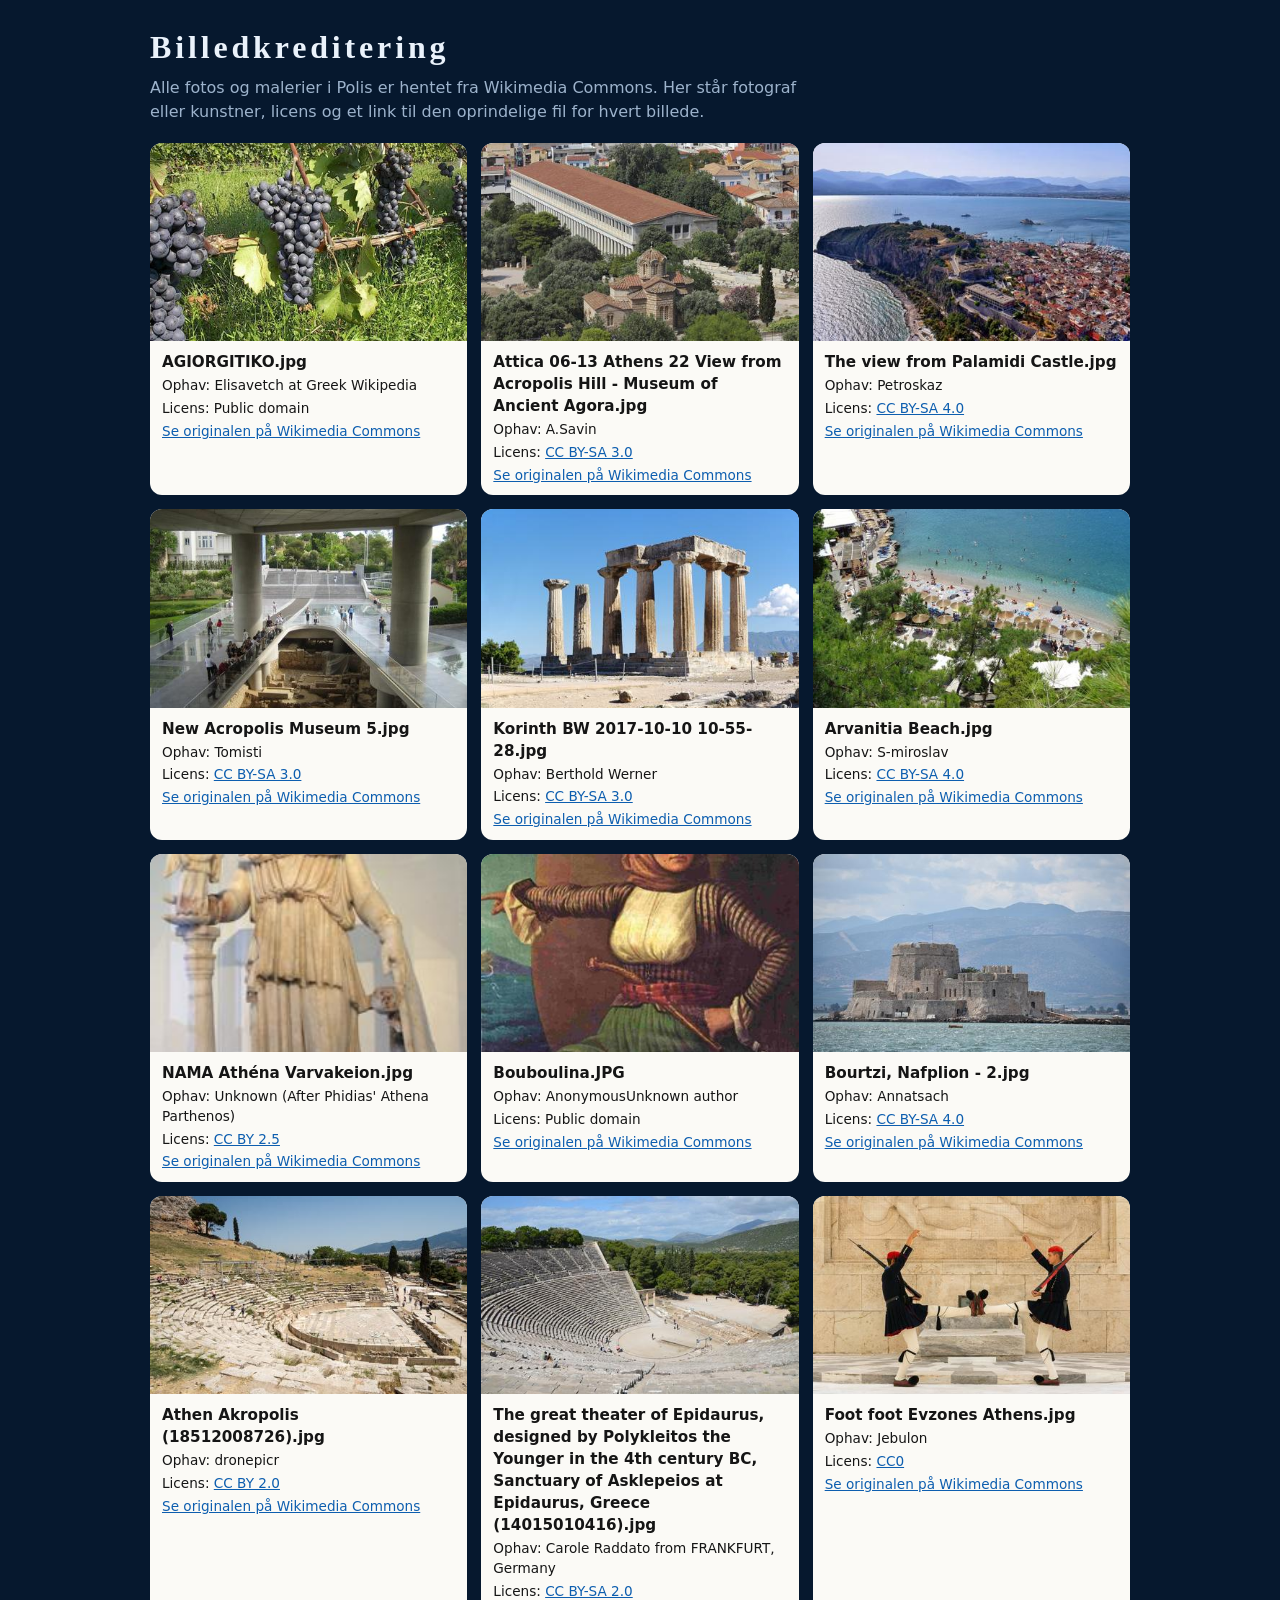
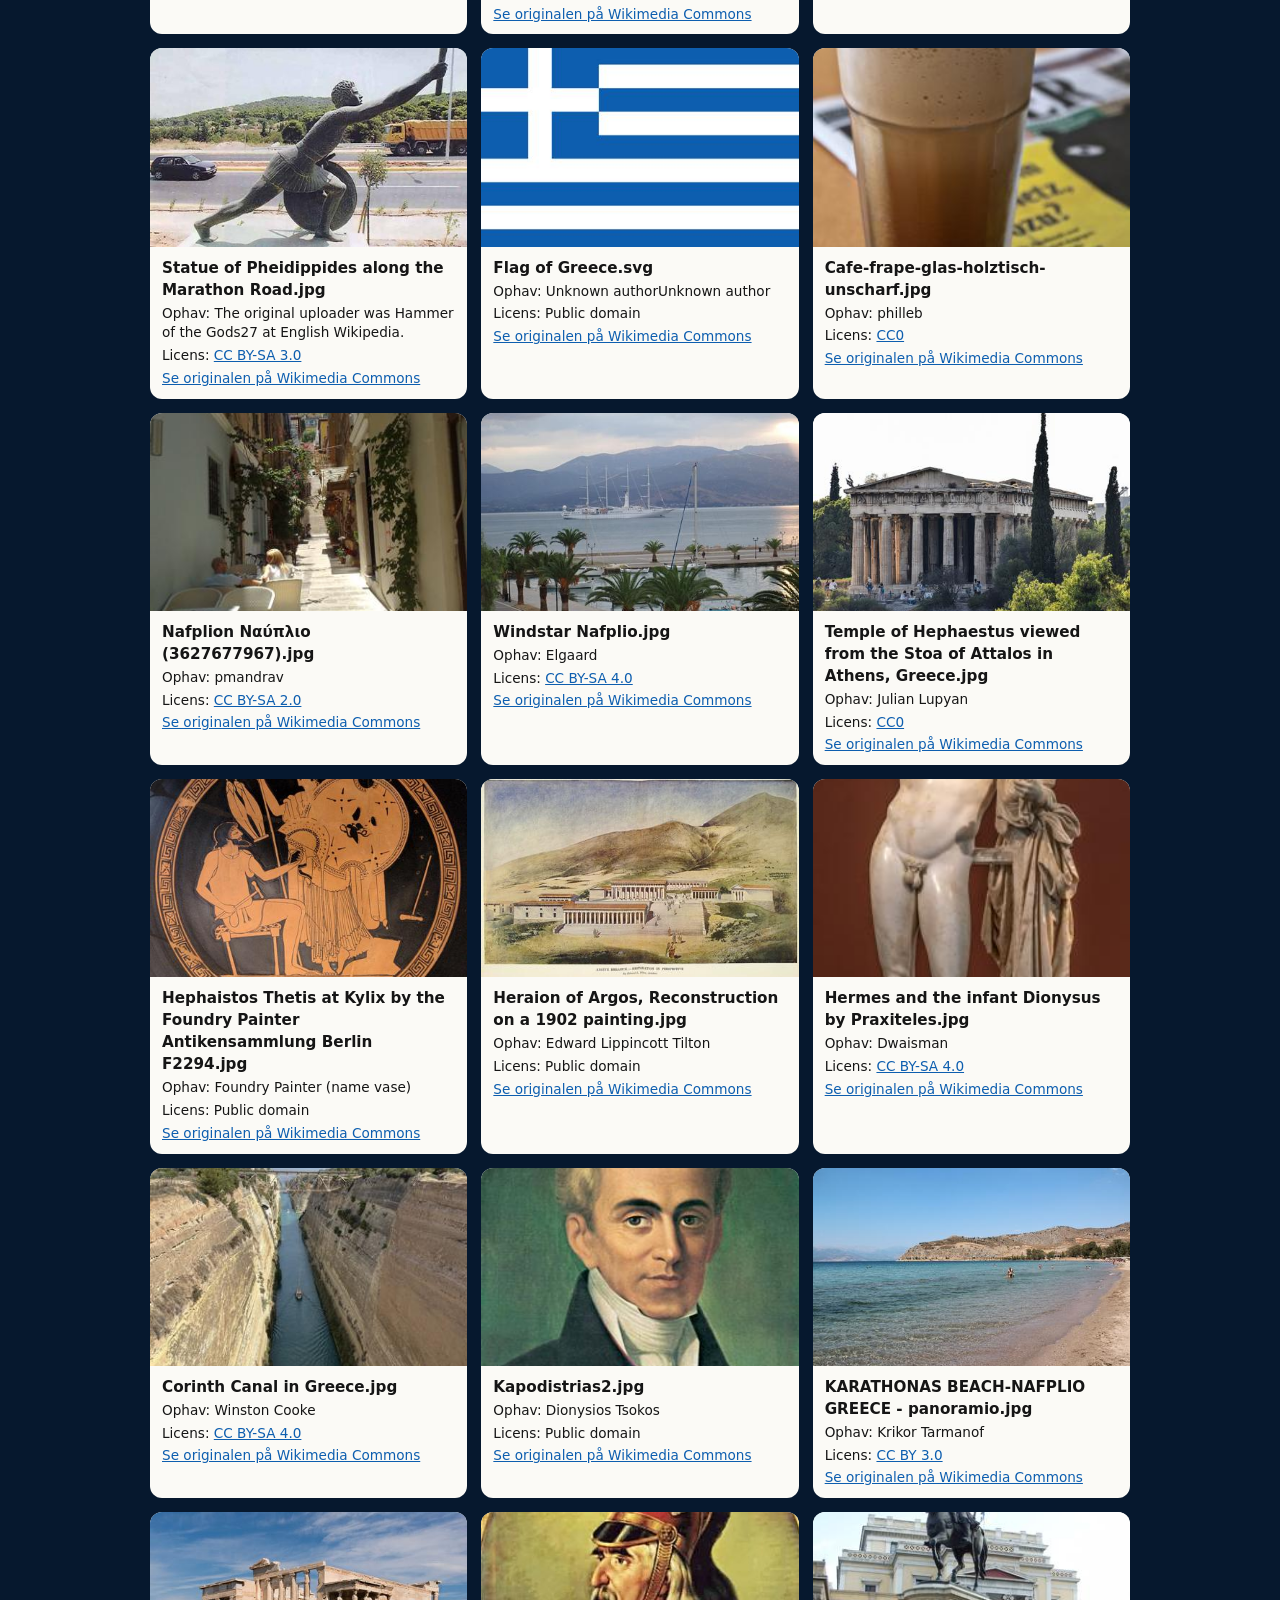
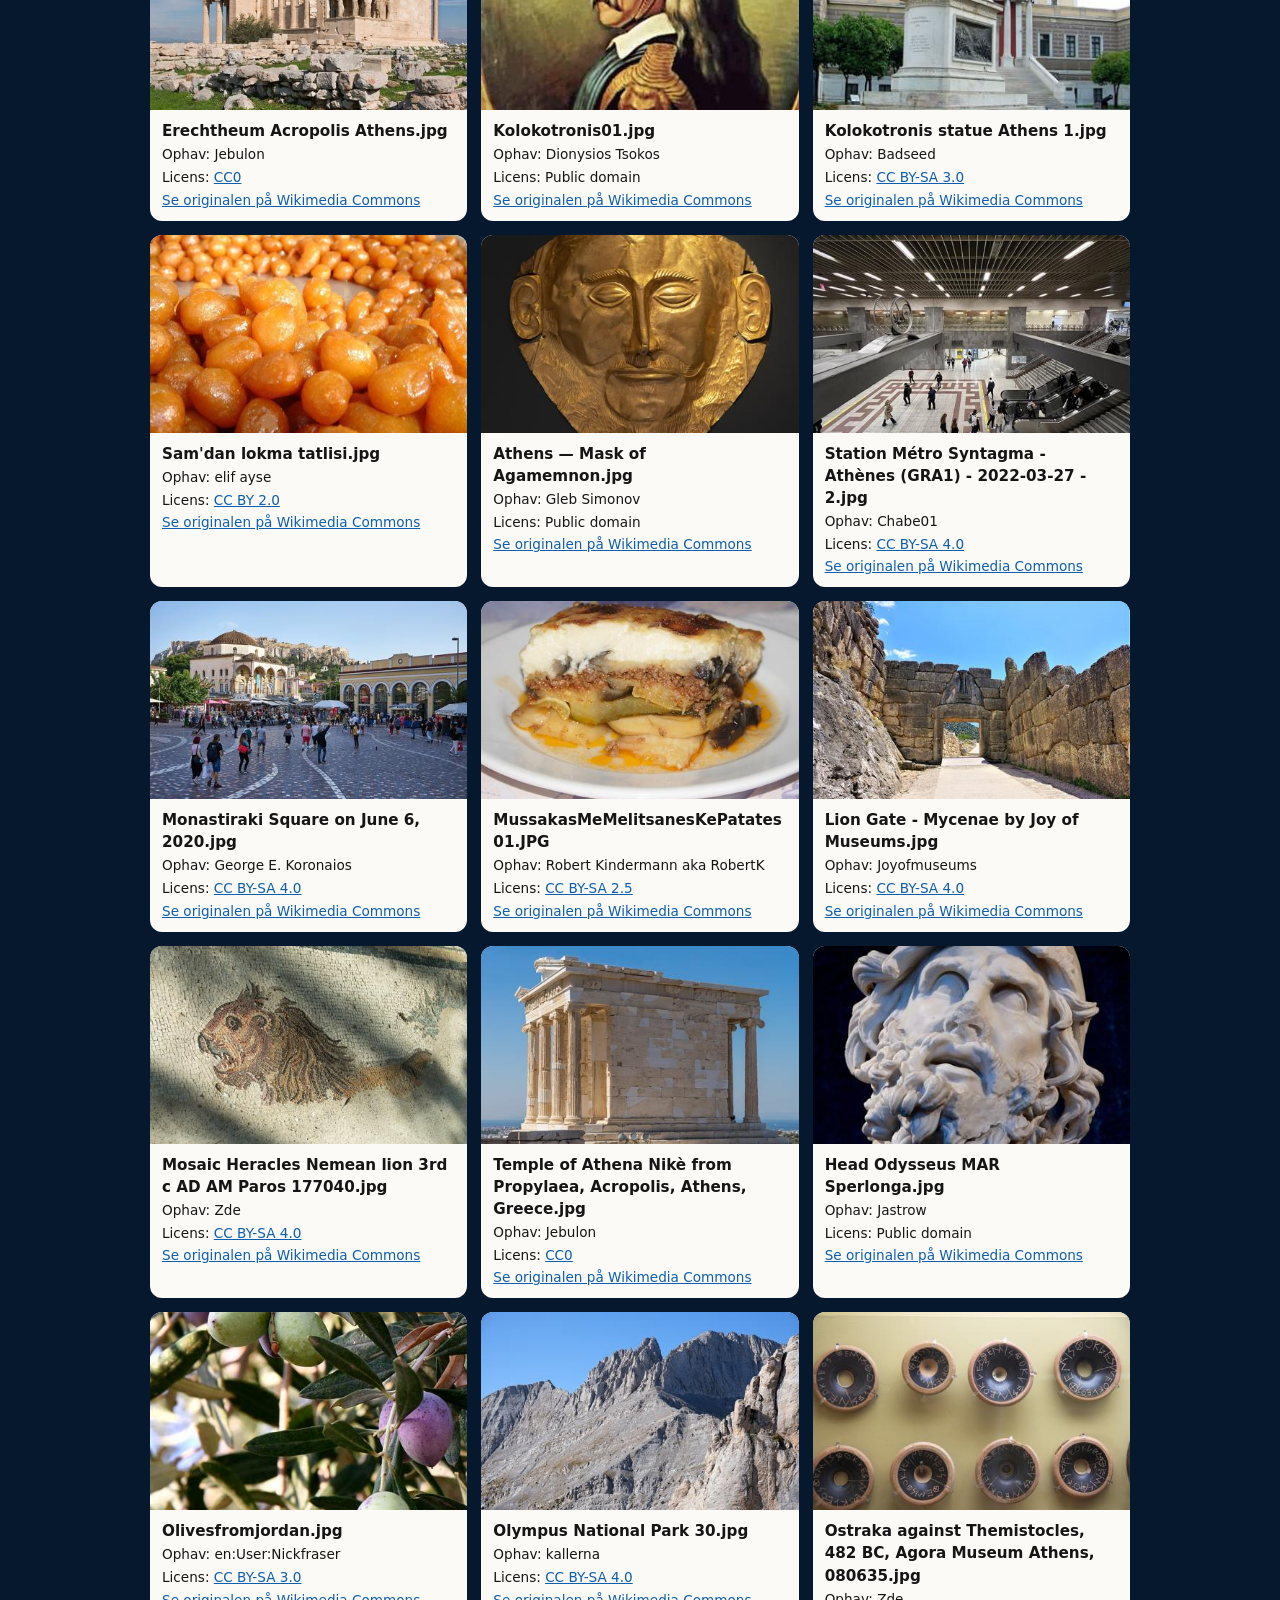
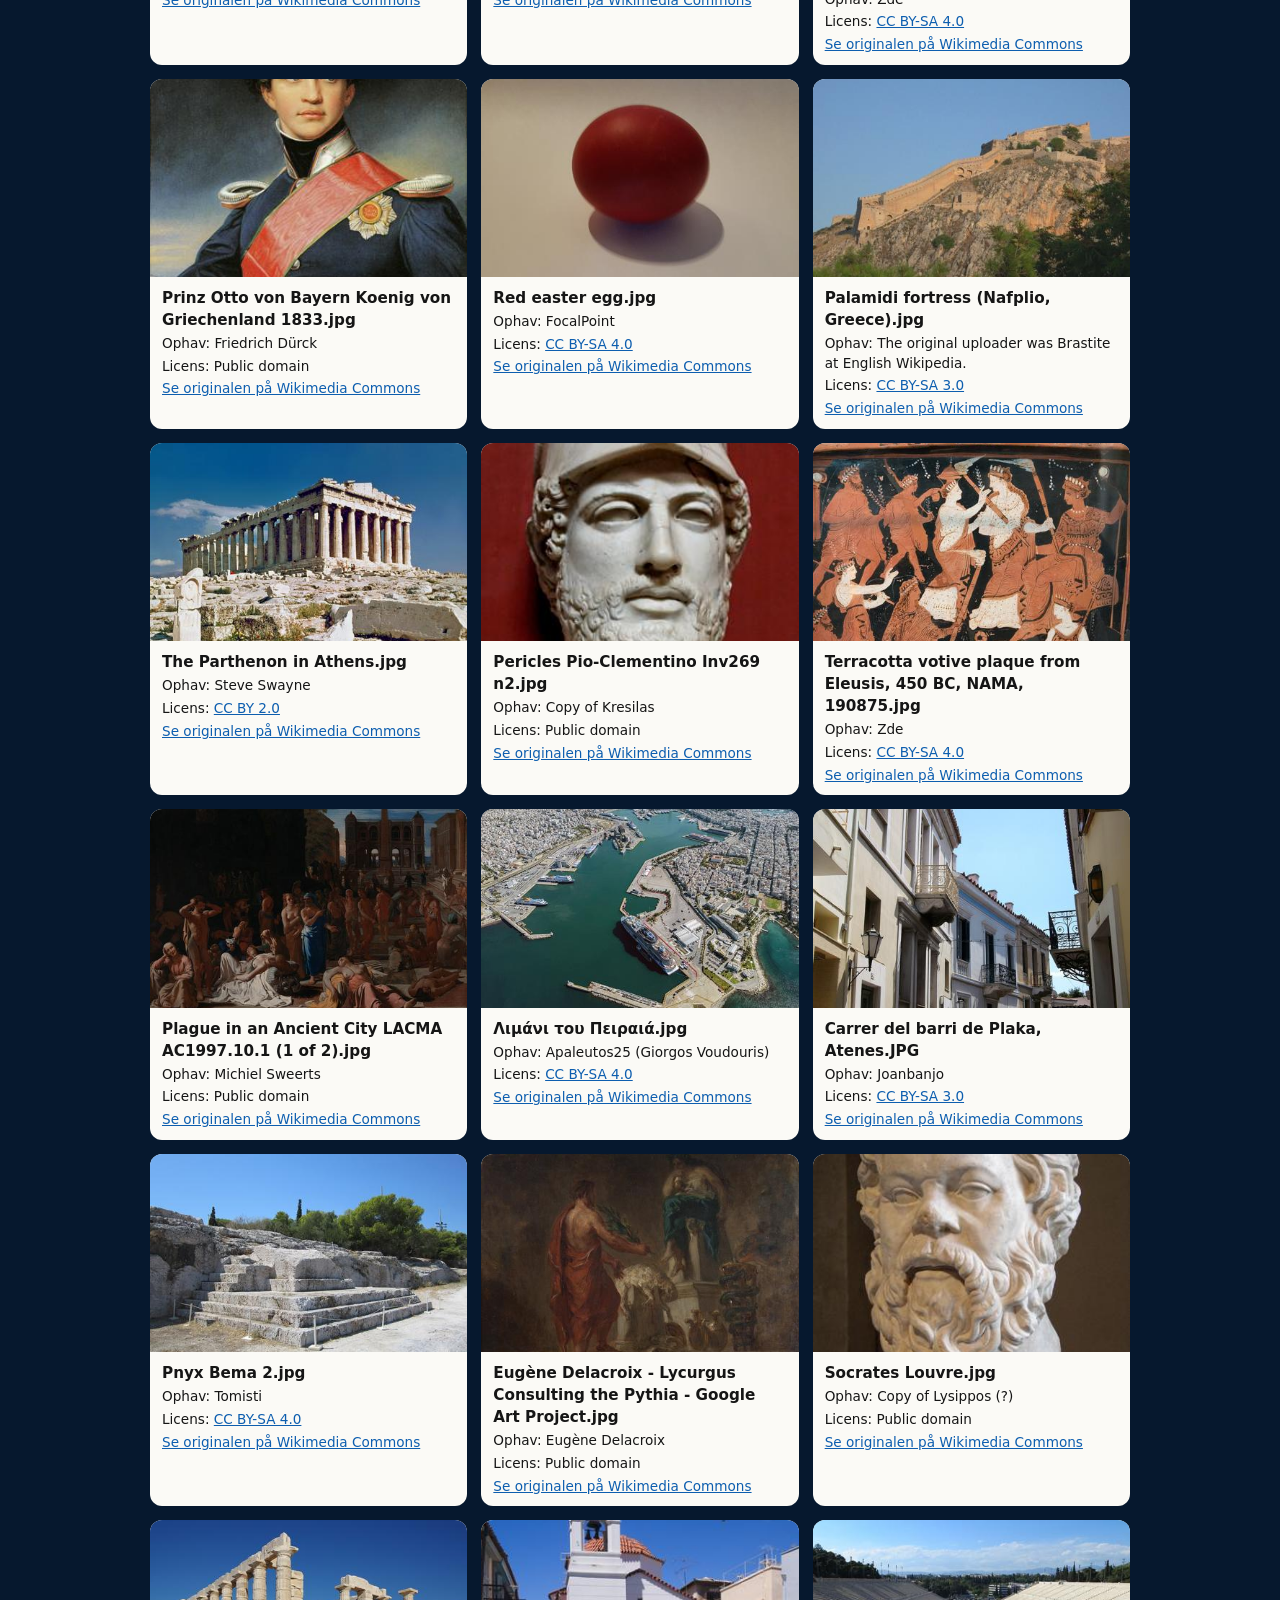
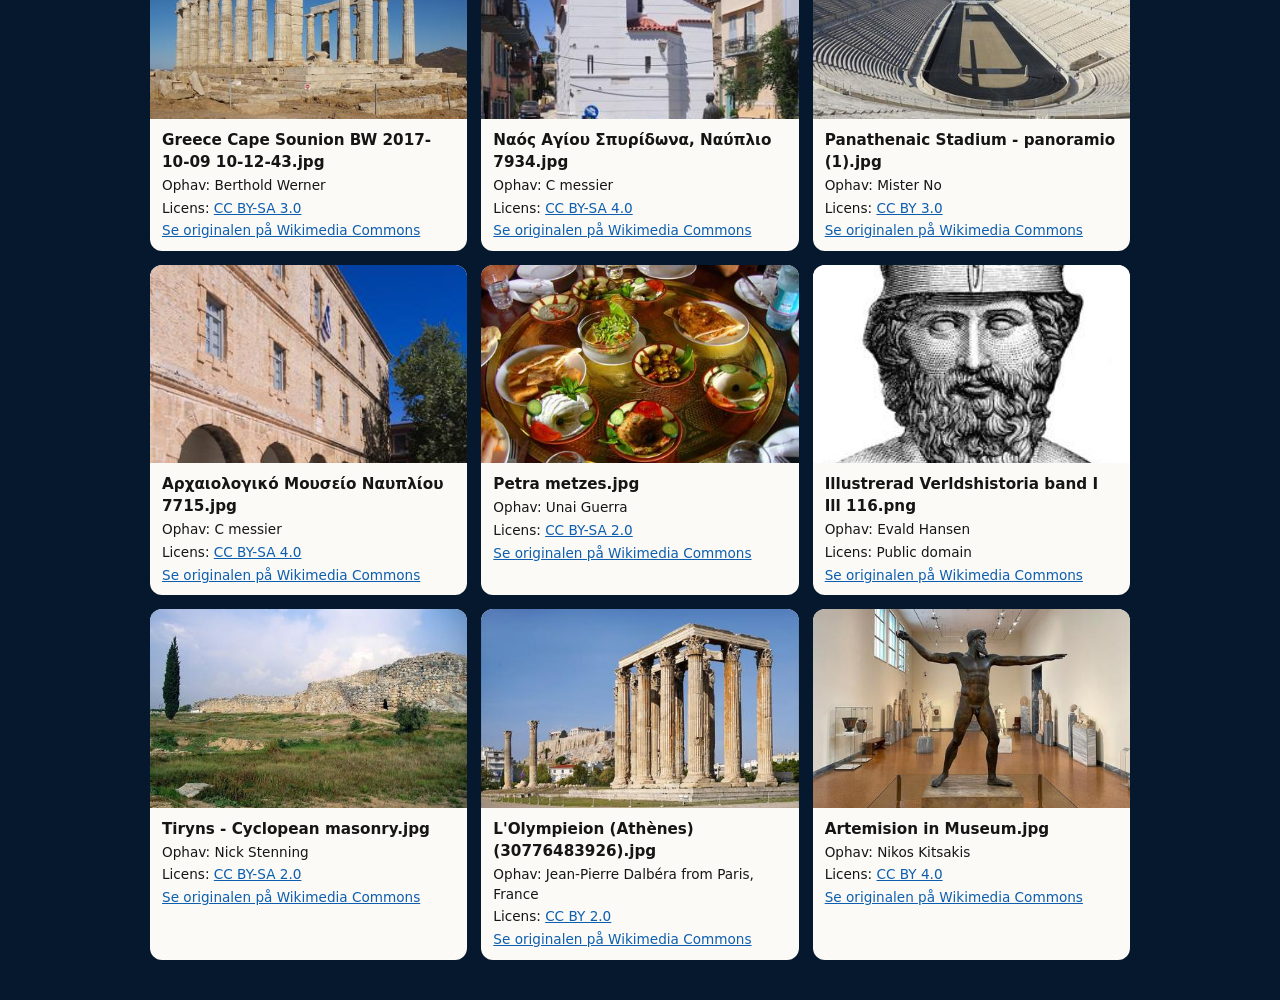
==== kreditering.html @ 89284ca9 "Polis 2.0: Nafplio og Athen med telefoner som controllere Brættet vises på computeren, og hver spill" ====
<!DOCTYPE html>
<html lang="da">
<head>
<meta charset="utf-8">
<meta name="viewport" content="width=device-width, initial-scale=1, viewport-fit=cover">
<title>Polis Billedkreditering</title>
<link rel="stylesheet" href="css/common.css">
<style>
  body{padding:24px 16px 40px}
  main{max-width:980px;margin:0 auto}
  h1{font-family:var(--f-logo);letter-spacing:.12em;margin:0 0 6px}
  p.lead{color:var(--mist);margin:0 0 20px;max-width:65ch}
  .grid{display:grid;grid-template-columns:repeat(auto-fill,minmax(260px,1fr));gap:14px}
  .item{background:var(--chalk);color:var(--ink);border-radius:12px;overflow:hidden;display:flex;flex-direction:column;min-width:0}
  .item img{width:100%;aspect-ratio:16/10;object-fit:cover;display:block;background:#cfd8e3}
  .item div{padding:10px 12px;font-size:.85rem;display:flex;flex-direction:column;gap:3px;min-width:0}
  .item b{font-size:.95rem;overflow-wrap:anywhere}
  .item a{color:var(--aegean);overflow-wrap:anywhere}
</style>
</head>
<body>
<main>
  <h1>Billedkreditering</h1>
  <p class="lead">Alle fotos og malerier i Polis er hentet fra Wikimedia Commons. Her står fotograf eller kunstner, licens og et link til den oprindelige fil for hvert billede.</p>
  <div class="grid" id="grid"><p>Indlæser …</p></div>
</main>
<script src="js/data.js"></script>
<script>
"use strict";
fetch("img/kreditering.json").then(r => r.json()).then(data => {
  const ids = Object.keys(data).sort();
  document.getElementById("grid").innerHTML = ids.map(id => {
    const c = data[id];
    return `<article class="item"><img src="${imgSrc(id, true)}" alt="" loading="lazy">
      <div><b>${esc(c.file)}</b><span>Ophav: ${esc(c.artist)}</span>
      <span>Licens: ${c.licenseUrl ? `<a href="${esc(c.licenseUrl)}" target="_blank" rel="noopener">${esc(c.license)}</a>` : esc(c.license)}</span>
      <a href="${esc(c.page)}" target="_blank" rel="noopener">Se originalen på Wikimedia Commons</a></div></article>`;
  }).join("");
}).catch(() => {
  document.getElementById("grid").innerHTML = "<p>Krediteringslisten kunne ikke indlæses.</p>";
});
</script>
</body>
</html>
---- css/common.css ----
/* =====================================================================
   POLIS · fælles design
   Ét bevidst look: hvidkalket marmor og ægæisk blåt, som det græske flag.
   ===================================================================== */
:root{
  --aegean:#0d5eaf;      /* flagblå: logo, primære knapper */
  --aegean-2:#0a4a8c;
  --night:#06182e;       /* baggrund bag brættet */
  --night-2:#0c2747;     /* paneler */
  --night-3:#173a63;     /* kanter */
  --chalk:#fbfaf6;       /* felter og kort */
  --chalk-2:#efece3;
  --ink:#151515;
  --ink-2:#4b4b4b;
  --sun:#f2c14e;         /* fremhævning, aktiv spiller */
  --good:#25a35a;
  --bad:#d7263d;
  --foam:#eaf2fb;        /* tekst på mørk bund */
  --mist:#9db3cc;        /* dæmpet tekst på mørk bund */
  --f-logo:"Cinzel","Trajan Pro","Palatino Linotype",Georgia,serif;
  --f-board:"Oswald","Arial Narrow","Roboto Condensed","Helvetica Neue",Arial,sans-serif;
  --f-body:"Nunito Sans","Segoe UI",system-ui,-apple-system,Roboto,sans-serif;
  --radius:10px;
  color-scheme:dark;
}
*{box-sizing:border-box}
[hidden]{display:none!important}
html,body{margin:0}
body{background:var(--night);color:var(--foam);font-family:var(--font-body,var(--f-body));font-size:16px;line-height:1.45}
button{font:inherit;cursor:pointer}
button:focus-visible,input:focus-visible,a:focus-visible{outline:3px solid var(--sun);outline-offset:2px}
.num{font-variant-numeric:tabular-nums}
img{max-width:100%}

/* ---------- Knapper ---------- */
.btn{
  display:inline-flex;align-items:center;justify-content:center;gap:.5em;
  border:0;border-radius:999px;padding:.8em 1.4em;font-weight:800;font-size:1rem;letter-spacing:.01em;
  background:var(--chalk);color:var(--ink);box-shadow:0 4px 0 rgba(0,0,0,.35);transition:transform .06s,filter .15s
}
.btn:hover:not(:disabled){filter:brightness(1.06)}
.btn:active:not(:disabled){transform:translateY(3px);box-shadow:0 1px 0 rgba(0,0,0,.35)}
.btn:disabled{opacity:.4;cursor:not-allowed}
.btn.primary{background:var(--aegean);color:#fff}
.btn.sun{background:var(--sun);color:var(--ink)}
.btn.good{background:var(--good);color:#fff}
.btn.bad{background:var(--bad);color:#fff}
.btn.ghost{background:transparent;color:var(--foam);box-shadow:inset 0 0 0 2px var(--night-3)}
.btn.small{padding:.45em .9em;font-size:.85rem;box-shadow:0 2px 0 rgba(0,0,0,.35)}
.btn.block{width:100%}

/* ---------- Brikker som oldtidsmønter ---------- */
.coin{
  --c:#888;width:2em;height:2em;border-radius:50%;flex:0 0 auto;display:inline-flex;align-items:center;justify-content:center;
  background:radial-gradient(circle at 35% 30%,rgba(255,255,255,.55),rgba(255,255,255,0) 45%),var(--c);
  border:.12em solid rgba(0,0,0,.55);box-shadow:inset 0 0 0 .14em rgba(255,255,255,.35),0 .12em .25em rgba(0,0,0,.4);
  color:#fff;font-family:var(--f-logo);font-weight:900;line-height:1;text-shadow:0 1px 1px rgba(0,0,0,.55)
}
.coin span{font-size:1.05em;transform:translateY(.03em)}

/* ---------- 3D-terninger ---------- */
.dice-pair{display:flex;gap:calc(var(--ds,64px)*.45);align-items:center;justify-content:center;--ds:64px}
.die-wrap{width:var(--ds);height:var(--ds);perspective:calc(var(--ds)*7);position:relative}
.die-cube{position:relative;width:100%;height:100%;transform-style:preserve-3d;transition:transform 1.15s cubic-bezier(.17,.89,.32,1.08)}
.die-cube.no-anim{transition:none}
.face{
  position:absolute;inset:0;border-radius:18%;display:grid;grid-template-columns:repeat(3,1fr);grid-template-rows:repeat(3,1fr);
  padding:15%;background:radial-gradient(circle at 30% 25%,#ffffff 0%,#f1efe8 60%,#dedad0 100%);
  box-shadow:inset 0 0 calc(var(--ds)*.06) rgba(0,0,0,.25);backface-visibility:hidden
}
.face i{display:block}
.face i.pip{width:72%;height:72%;margin:auto;border-radius:50%;background:radial-gradient(circle at 40% 35%,#2f78c8,#0a3f7a);box-shadow:inset 0 .06em .12em rgba(0,0,0,.45)}
.face.f1 i.pip{background:radial-gradient(circle at 40% 35%,#ff6a6a,#b3121f);width:85%;height:85%}
.f1{transform:translateZ(calc(var(--ds)/2))}
.f6{transform:rotateY(180deg) translateZ(calc(var(--ds)/2))}
.f3{transform:rotateY(90deg) translateZ(calc(var(--ds)/2))}
.f4{transform:rotateY(-90deg) translateZ(calc(var(--ds)/2))}
.f5{transform:rotateX(90deg) translateZ(calc(var(--ds)/2))}
.f2{transform:rotateX(-90deg) translateZ(calc(var(--ds)/2))}
.die-shadow{position:absolute;left:10%;right:10%;bottom:-18%;height:16%;border-radius:50%;background:rgba(0,0,0,.35);filter:blur(4px);z-index:-1}
.die-wrap.wiggle .die-cube{animation:wiggle .35s ease-in-out infinite}
@keyframes wiggle{0%,100%{transform:rotateX(-12deg) rotateY(18deg)}50%{transform:rotateX(14deg) rotateY(-16deg) translateY(-6%)}}
.die-wrap.thrown{animation:thrown 1.15s cubic-bezier(.3,.7,.4,1) both}
.die-wrap.thrown .die-shadow{animation:shadow 1.15s cubic-bezier(.3,.7,.4,1) both}
@keyframes thrown{0%{transform:translateY(0) scale(1)}22%{transform:translateY(-70%) scale(1.12)}48%{transform:translateY(0) scale(1)}64%{transform:translateY(-18%)}80%{transform:translateY(0)}90%{transform:translateY(-4%)}100%{transform:translateY(0)}}
@keyframes shadow{0%{transform:scale(1);opacity:1}22%{transform:scale(.55);opacity:.4}48%{transform:scale(1);opacity:1}64%{transform:scale(.85)}100%{transform:scale(1);opacity:1}}

/* ---------- Kort (ejendom, orakel, gunst) ---------- */
.card{background:var(--chalk);color:var(--ink);border-radius:var(--radius);overflow:hidden;box-shadow:0 18px 40px rgba(0,0,0,.35);display:flex;flex-direction:column}
.card-band{padding:.55em .9em .5em;display:flex;flex-direction:column;align-items:center;text-align:center;border-bottom:2px solid var(--ink)}
.card-band small{font-family:var(--f-board);font-size:.72em;letter-spacing:.16em;text-transform:uppercase;opacity:.85}
.card-band b{font-family:var(--f-board);font-weight:700;font-size:1.35em;letter-spacing:.04em;text-transform:uppercase;line-height:1.1}
.card-img{position:relative;aspect-ratio:16/9;background:#cfd8e3 center/cover no-repeat;flex:0 0 auto}
.card-img img{width:100%;height:100%;object-fit:cover;display:block}
.card-body{padding:.8em 1em 1em;display:flex;flex-direction:column;gap:.6em;min-height:0}
.card-text{font-size:1em;line-height:1.5}
.card-tip{font-size:.9em;background:#e6f0fa;border-radius:6px;padding:.45em .7em;color:#0a3f7a}
.card-tip b{font-weight:800}
.card-effect{font-weight:800;font-size:1.05em;padding:.5em .8em;border-radius:8px;text-align:center;background:var(--chalk-2)}
.card-effect.plus{background:#dff3e6;color:#11632f}
.card-effect.minus{background:#fbe1e4;color:#8d0f1f}
.rent-mini{display:grid;grid-template-columns:repeat(3,1fr);gap:.3em;font-size:.82em}
.rent-mini div{background:var(--chalk-2);border-radius:6px;padding:.3em .4em;text-align:center;line-height:1.2}
.rent-mini div b{display:block;font-size:1.1em;font-variant-numeric:tabular-nums}
.rent-mini div.hl{background:var(--sun)}
.owner-tag{display:flex;align-items:center;gap:.5em;font-size:.9em;font-weight:700}

/* ---------- Visdomsprøve (Kahoot-agtige farver og former) ---------- */
.quiz-grid{display:grid;grid-template-columns:1fr 1fr;gap:.5em}
.qopt{
  border:0;border-radius:10px;color:#fff;font-weight:800;text-align:left;padding:.8em .9em;display:flex;align-items:center;gap:.6em;min-height:3.4em;
  box-shadow:0 4px 0 rgba(0,0,0,.3);line-height:1.2
}
.qopt .shape{font-size:1.3em;flex:0 0 auto;width:1.2em;text-align:center}
.q0{background:#e21b3c}.q1{background:#1368ce}.q2{background:#d89e00}.q3{background:#26890c}
.qopt.dim{opacity:.28}
.qopt.right{outline:4px solid #fff;outline-offset:-4px}
.timer-bar{height:.5em;border-radius:99px;background:rgba(0,0,0,.15);overflow:hidden}
.timer-bar i{display:block;height:100%;background:var(--aegean);transform-origin:left;transition:transform .25s linear}

/* ---------- Toast ---------- */
.toasts{position:fixed;left:50%;top:max(12px,env(safe-area-inset-top,0px));transform:translateX(-50%);display:flex;flex-direction:column;gap:8px;z-index:90;width:min(92vw,460px);pointer-events:none}
.toast{background:var(--chalk);color:var(--ink);border-radius:12px;padding:.7em 1em;font-weight:700;box-shadow:0 10px 30px rgba(0,0,0,.4);border-left:6px solid var(--aegean);animation:toastIn .25s ease-out}
.toast.plus{border-left-color:var(--good)}
.toast.minus{border-left-color:var(--bad)}
@keyframes toastIn{from{transform:translateY(-12px);opacity:0}to{transform:none;opacity:1}}

@media (prefers-reduced-motion:reduce){
  .die-cube{transition:none}
  .die-wrap.wiggle .die-cube,.die-wrap.thrown,.die-wrap.thrown .die-shadow,.toast{animation:none}
}
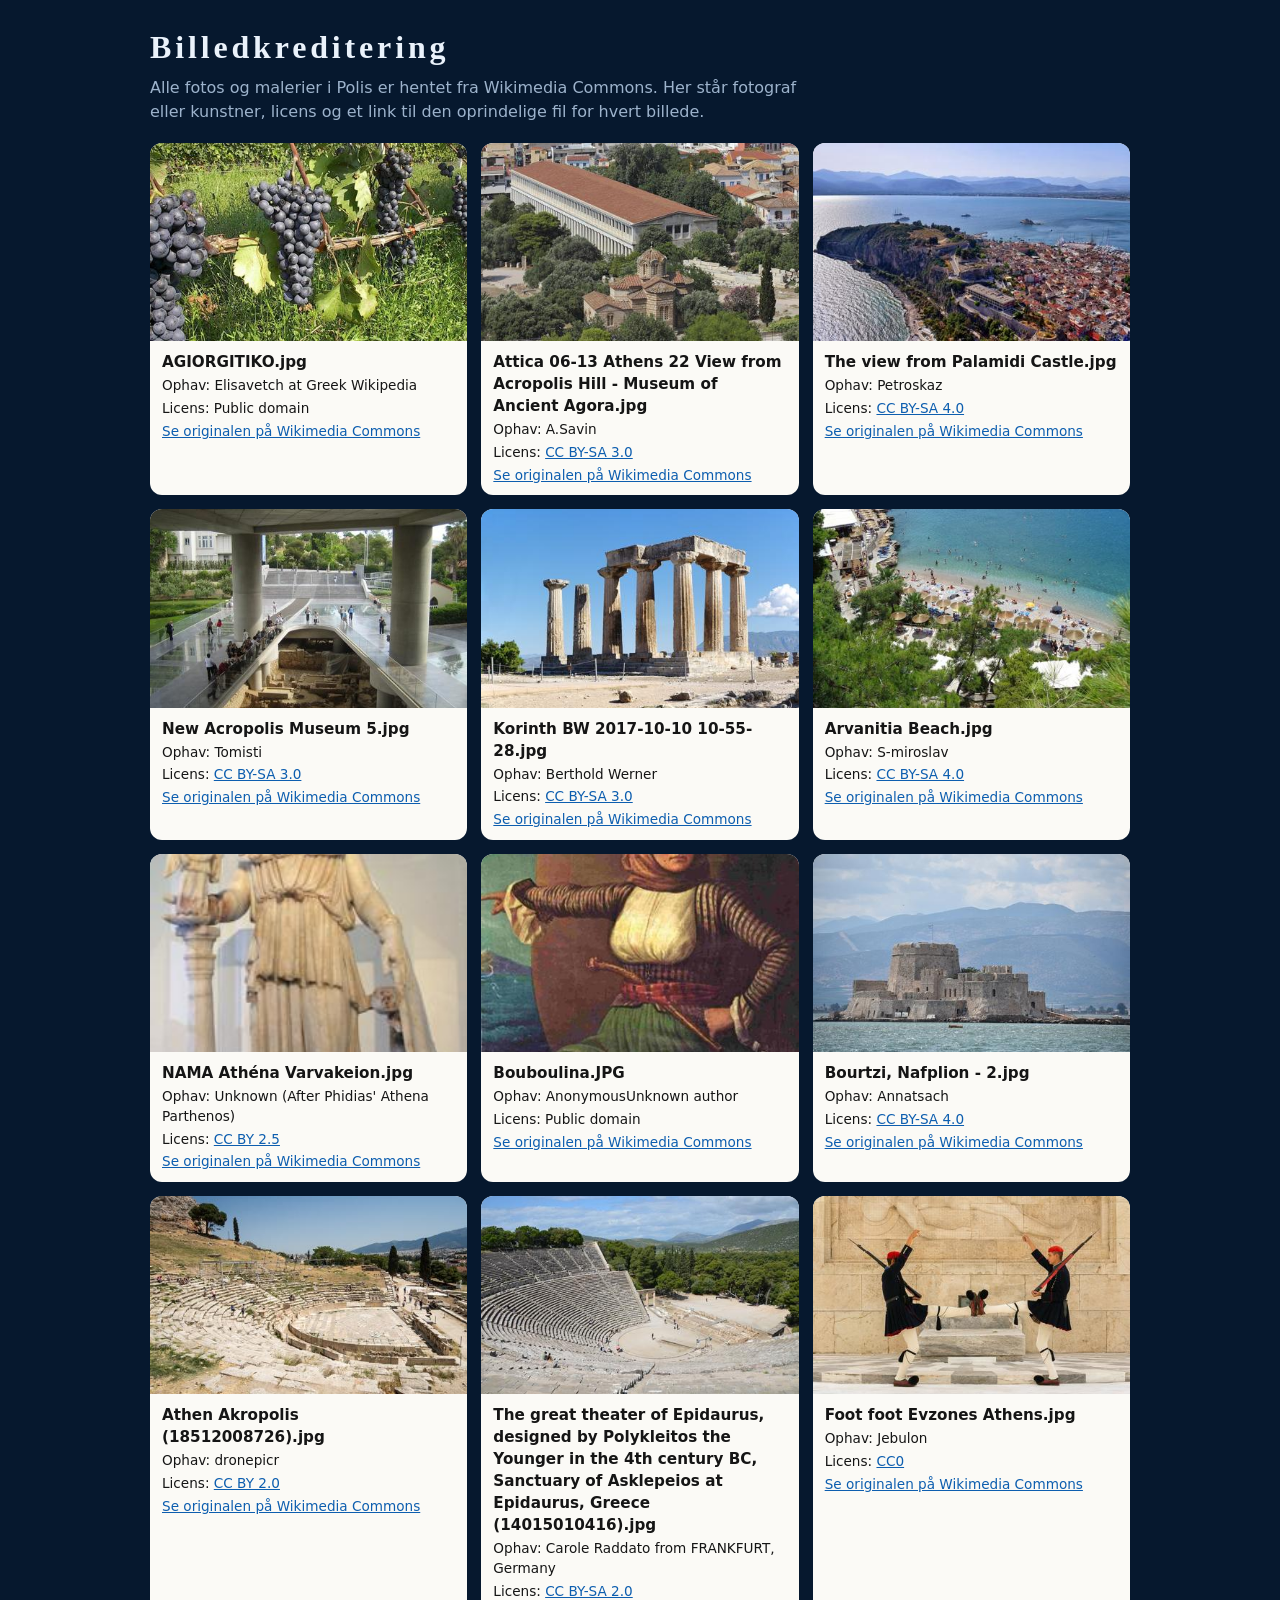
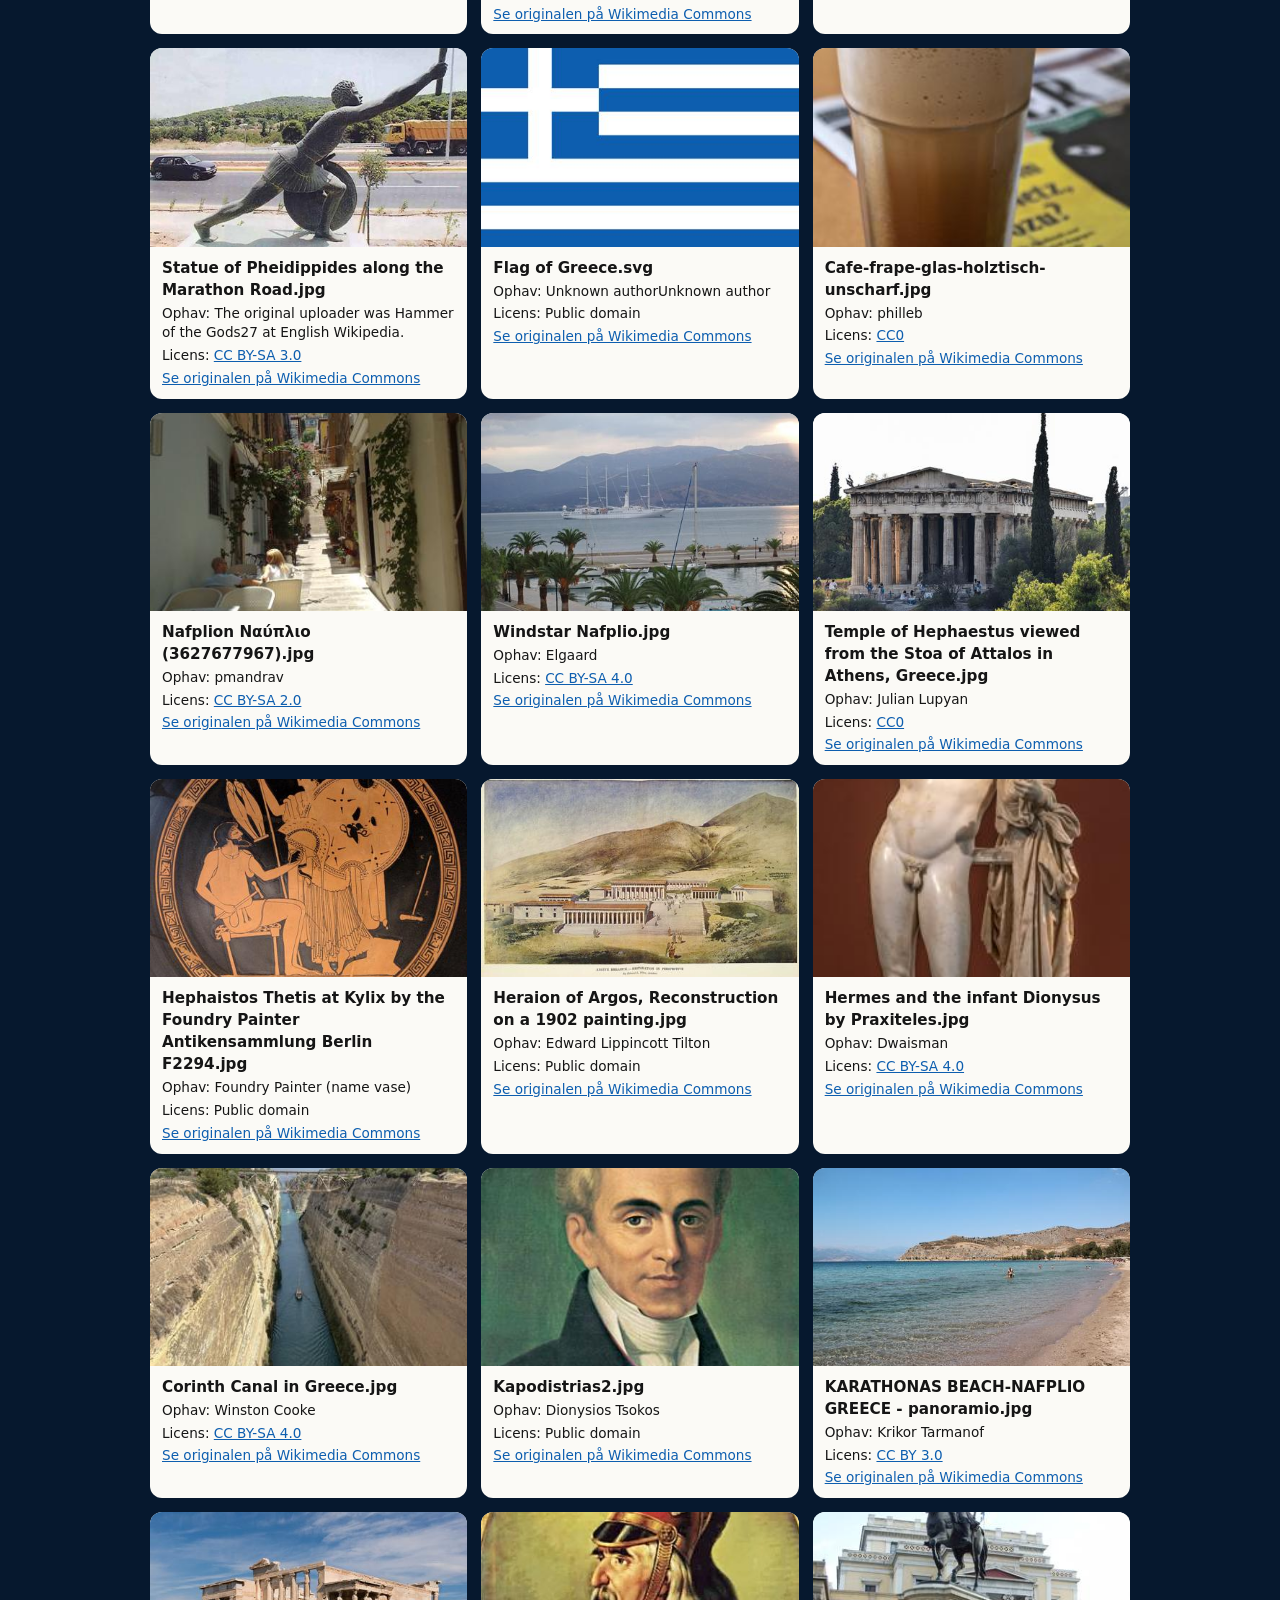
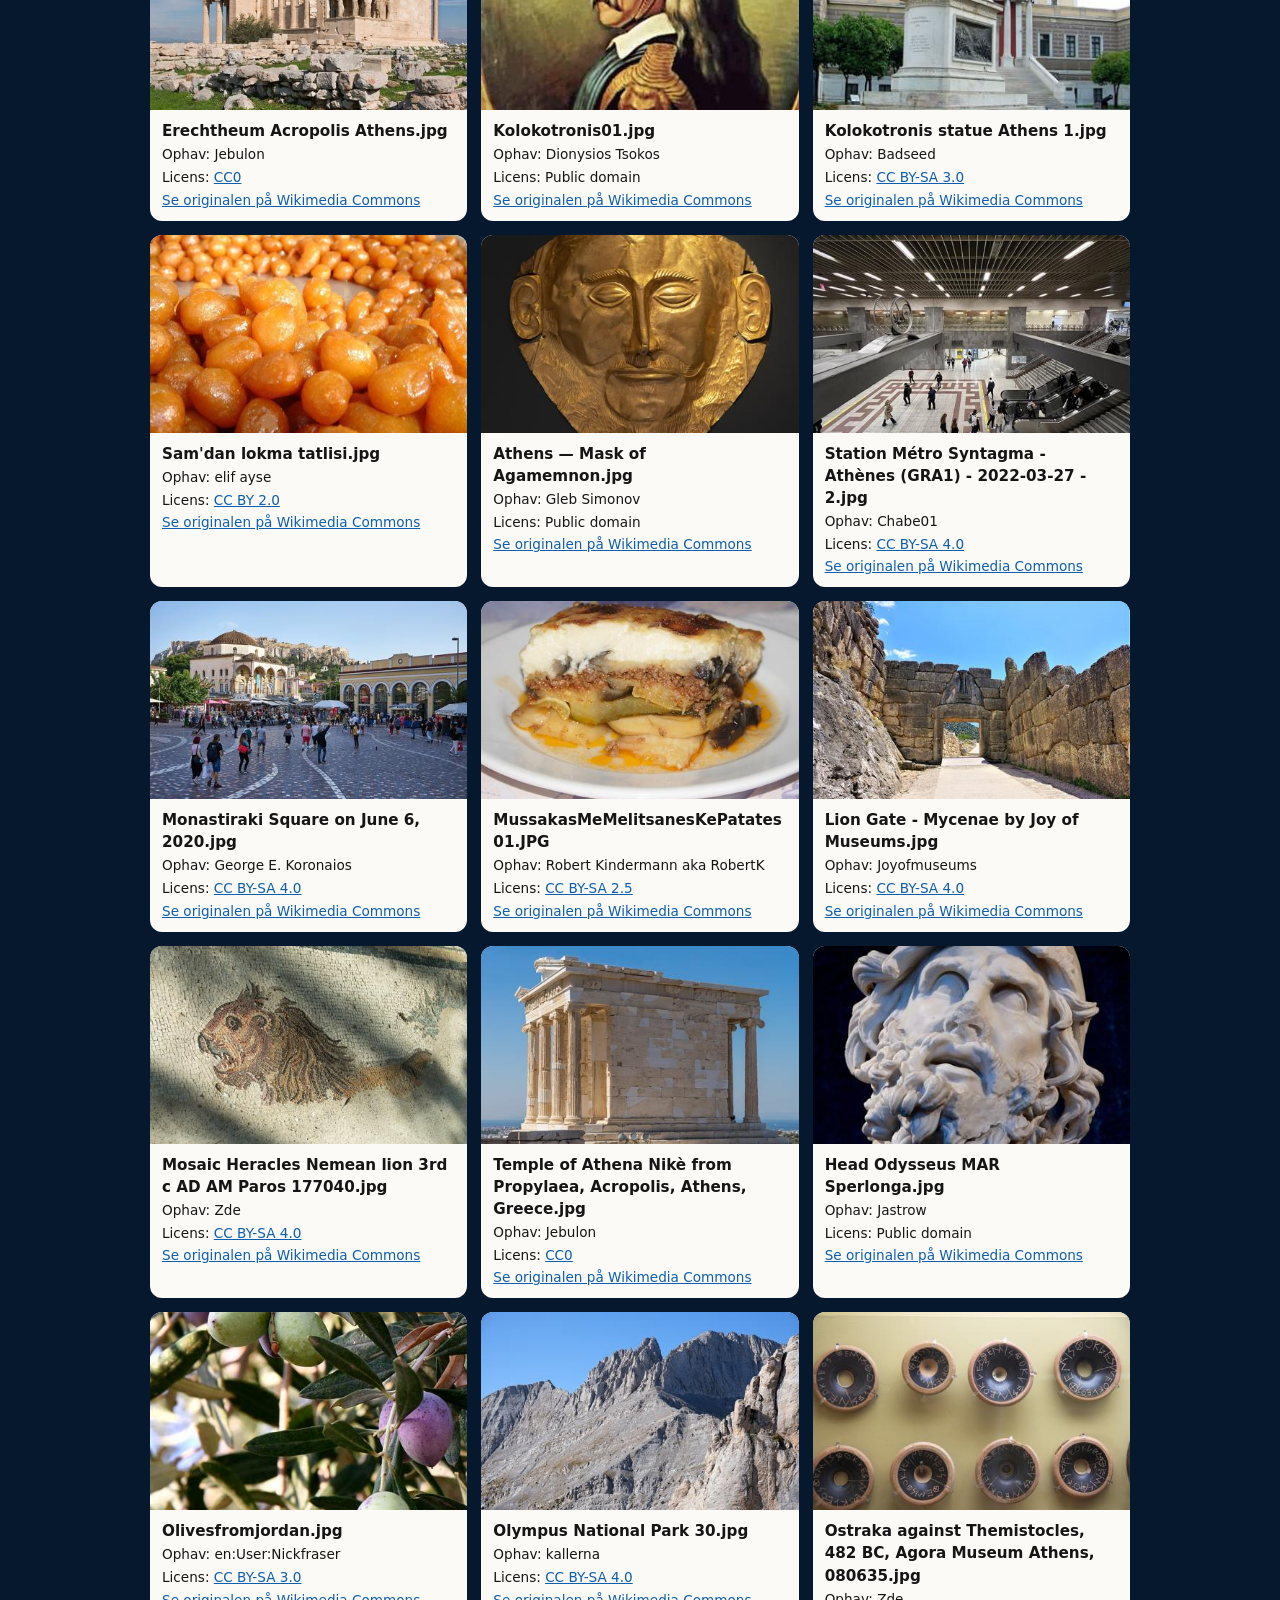
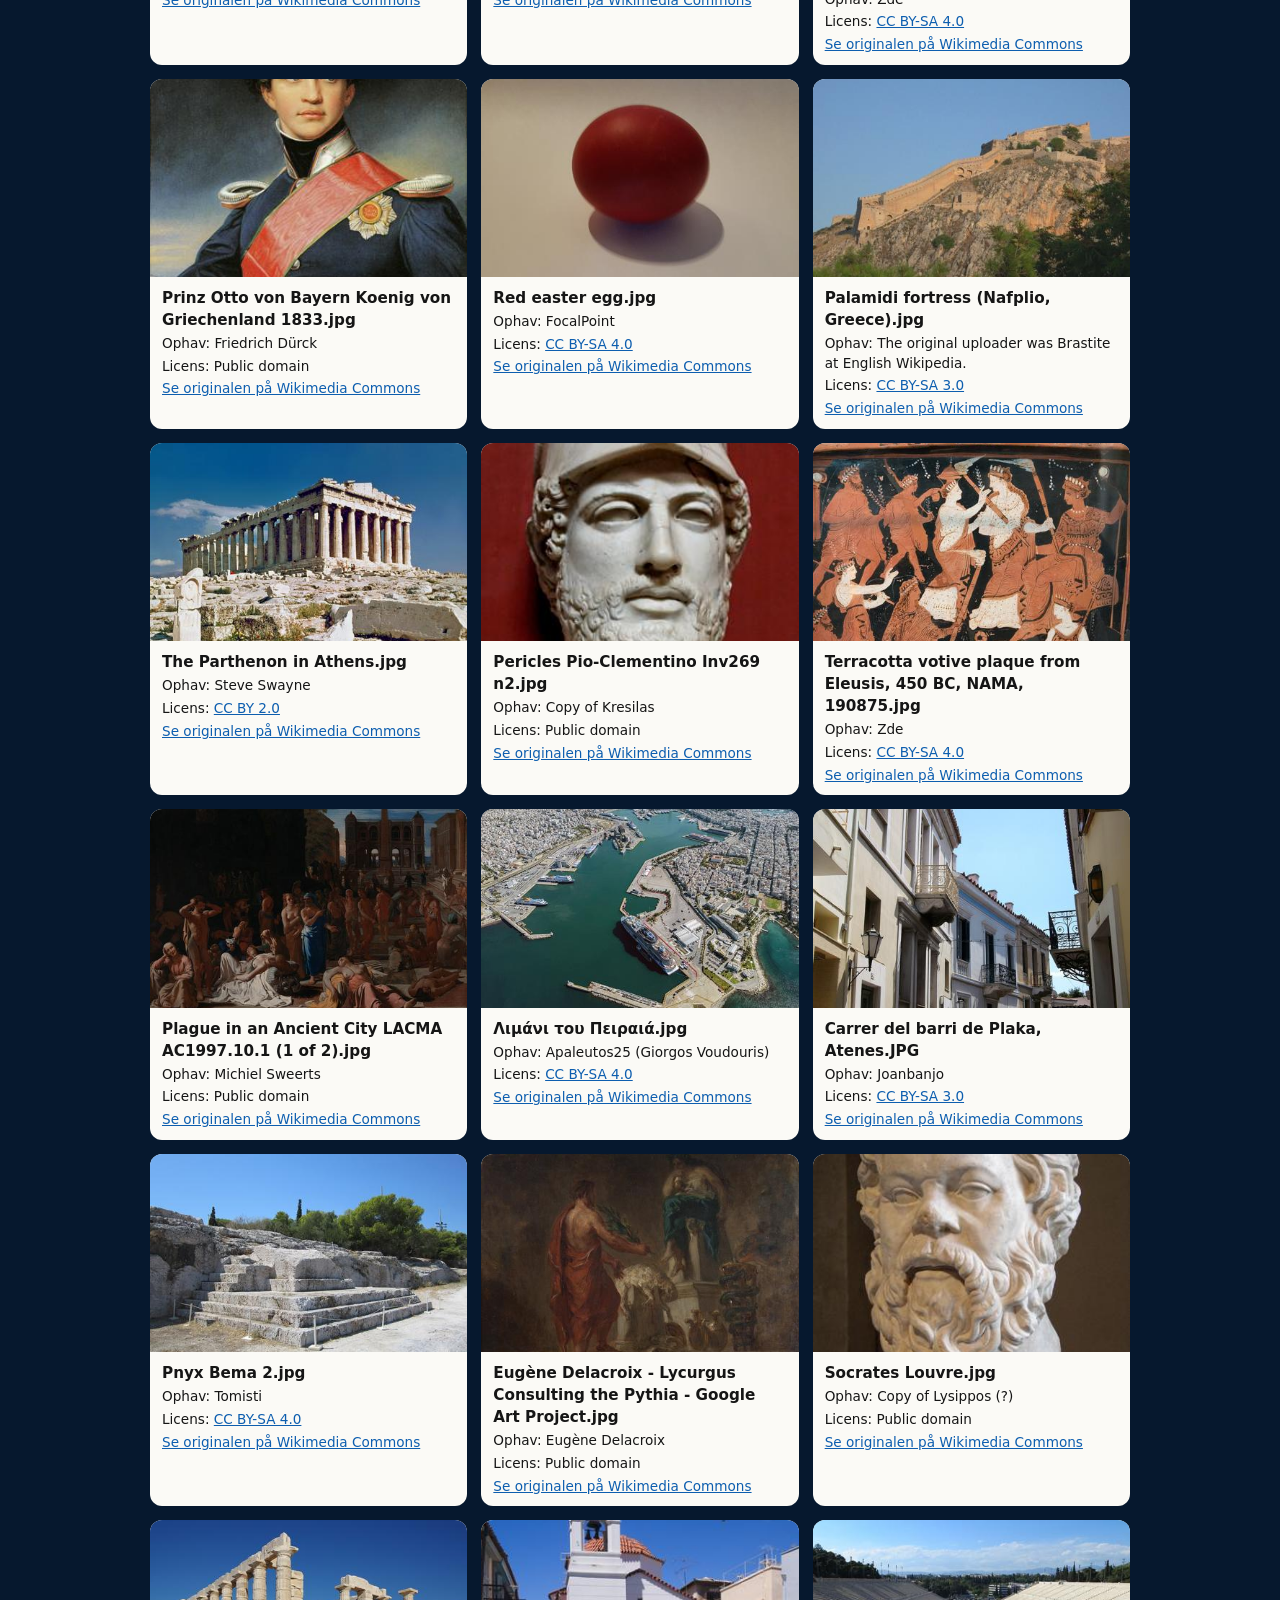
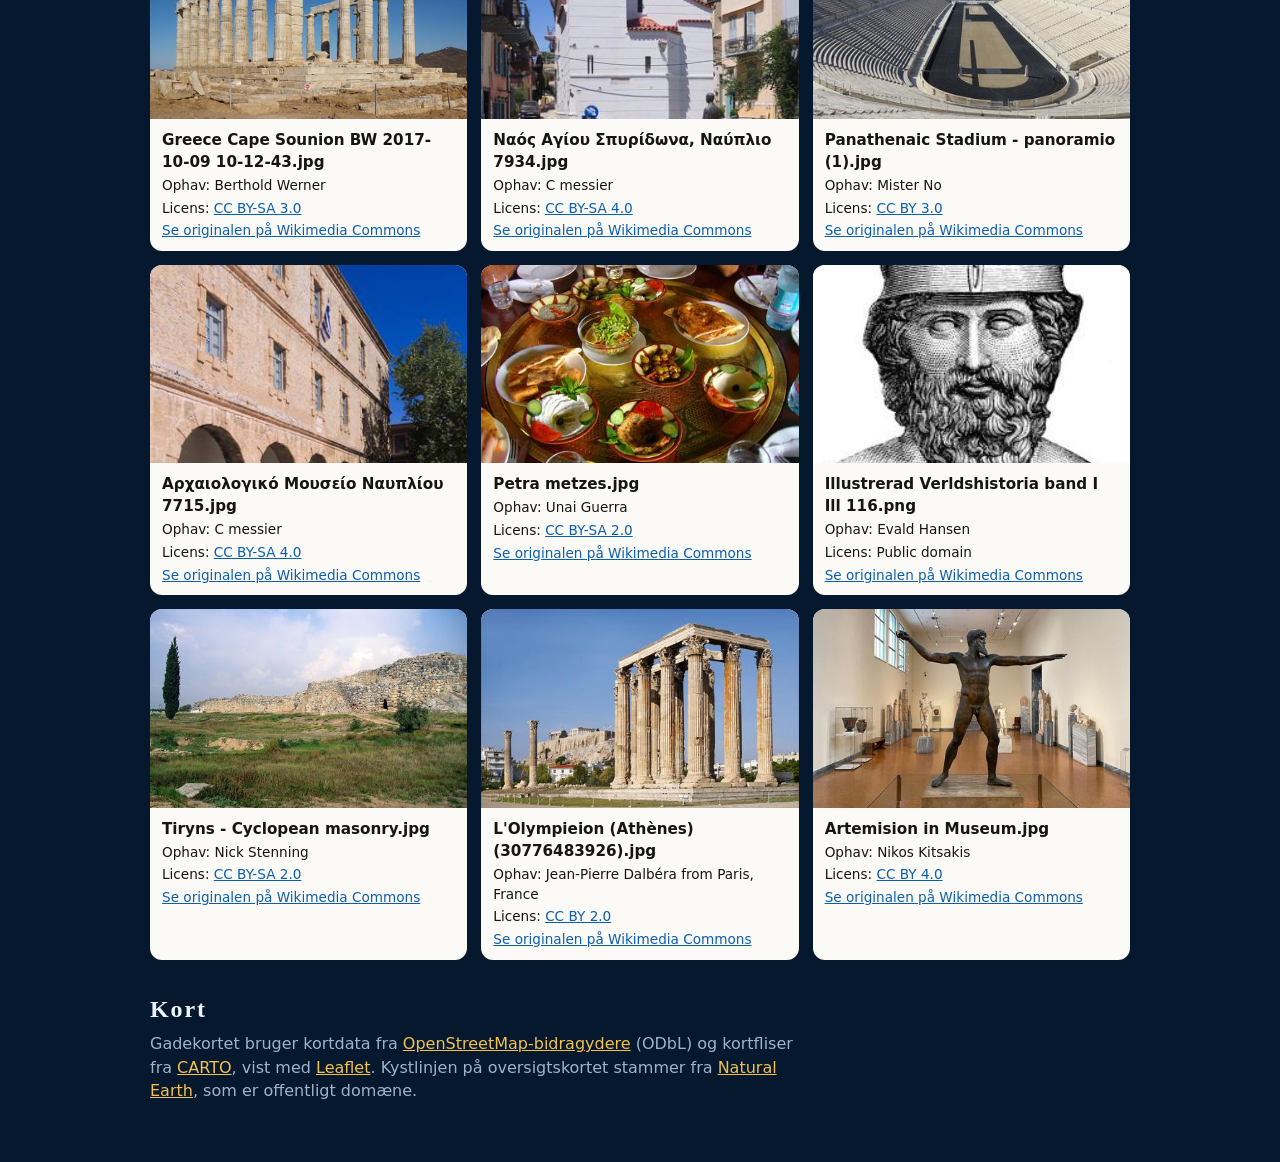
==== commit 9b8068b8: "Massive 3D-terninger og kortmodul (kort skjult indtil adressen er på plads) Terningerne har nu en in" ====
--- a/kreditering.html
+++ b/kreditering.html
@@ -23,6 +23,8 @@
   <h1>Billedkreditering</h1>
   <p class="lead">Alle fotos og malerier i Polis er hentet fra Wikimedia Commons. Her står fotograf eller kunstner, licens og et link til den oprindelige fil for hvert billede.</p>
   <div class="grid" id="grid"><p>Indlæser …</p></div>
+  <h2 style="font-family:var(--f-logo);letter-spacing:.08em;margin:32px 0 6px">Kort</h2>
+  <p class="lead">Gadekortet bruger kortdata fra <a href="https://www.openstreetmap.org/copyright" target="_blank" rel="noopener" style="color:var(--sun)">OpenStreetMap-bidragydere</a> (ODbL) og kortfliser fra <a href="https://carto.com/attributions" target="_blank" rel="noopener" style="color:var(--sun)">CARTO</a>, vist med <a href="https://leafletjs.com" target="_blank" rel="noopener" style="color:var(--sun)">Leaflet</a>. Kystlinjen på oversigtskortet stammer fra <a href="https://www.naturalearthdata.com" target="_blank" rel="noopener" style="color:var(--sun)">Natural Earth</a>, som er offentligt domæne.</p>
 </main>
 <script src="js/data.js"></script>
 <script>
--- a/css/common.css
+++ b/css/common.css
@@ -59,30 +59,38 @@
 .coin span{font-size:1.05em;transform:translateY(.03em)}
 
 /* ---------- 3D-terninger ---------- */
-.dice-pair{display:flex;gap:calc(var(--ds,64px)*.45);align-items:center;justify-content:center;--ds:64px}
-.die-wrap{width:var(--ds);height:var(--ds);perspective:calc(var(--ds)*7);position:relative}
-.die-cube{position:relative;width:100%;height:100%;transform-style:preserve-3d;transition:transform 1.15s cubic-bezier(.17,.89,.32,1.08)}
+/* En massiv kube: seks sider og tre indre kerneplader, der fylder hjørnerne ud. */
+.dice-pair{display:flex;gap:calc(var(--ds,64px)*.5);align-items:center;justify-content:center;--ds:64px}
+.die-wrap{width:var(--ds);height:var(--ds);perspective:calc(var(--ds)*9);position:relative}
+.die-cube{position:relative;width:100%;height:100%;transform-style:preserve-3d;transition:transform 1.15s cubic-bezier(.3,.36,.25,1.04);will-change:transform}
 .die-cube.no-anim{transition:none}
+.die-cube>div{position:absolute;inset:0}
+.core{background:#d9d4c7;border-radius:4%}
+.cx{transform:rotateY(90deg)}
+.cy{transform:rotateX(90deg)}
 .face{
-  position:absolute;inset:0;border-radius:18%;display:grid;grid-template-columns:repeat(3,1fr);grid-template-rows:repeat(3,1fr);
-  padding:15%;background:radial-gradient(circle at 30% 25%,#ffffff 0%,#f1efe8 60%,#dedad0 100%);
-  box-shadow:inset 0 0 calc(var(--ds)*.06) rgba(0,0,0,.25);backface-visibility:hidden
+  border-radius:12%;display:grid;grid-template-columns:repeat(3,1fr);grid-template-rows:repeat(3,1fr);padding:14%;
+  background:linear-gradient(145deg,#ffffff 0%,#f6f3ec 45%,#e9e4d8 100%);
+  box-shadow:inset 0 0 0 calc(var(--ds)*.012) rgba(0,0,0,.08),inset 0 calc(var(--ds)*-.05) calc(var(--ds)*.09) rgba(0,0,0,.10),inset 0 calc(var(--ds)*.04) calc(var(--ds)*.06) rgba(255,255,255,.9);
+  backface-visibility:hidden;-webkit-backface-visibility:hidden
 }
 .face i{display:block}
-.face i.pip{width:72%;height:72%;margin:auto;border-radius:50%;background:radial-gradient(circle at 40% 35%,#2f78c8,#0a3f7a);box-shadow:inset 0 .06em .12em rgba(0,0,0,.45)}
-.face.f1 i.pip{background:radial-gradient(circle at 40% 35%,#ff6a6a,#b3121f);width:85%;height:85%}
+.face i.pip{width:74%;height:74%;margin:auto;border-radius:50%;background:radial-gradient(circle at 38% 32%,#3b86d6 0%,#0d5eaf 45%,#073a70 100%);box-shadow:inset 0 calc(var(--ds)*.012) calc(var(--ds)*.02) rgba(0,0,0,.5),0 calc(var(--ds)*.006) 0 rgba(255,255,255,.7)}
+.face.f1 i.pip{background:radial-gradient(circle at 38% 32%,#ff7a7a 0%,#d7263d 50%,#8d0f1f 100%);width:86%;height:86%}
 .f1{transform:translateZ(calc(var(--ds)/2))}
 .f6{transform:rotateY(180deg) translateZ(calc(var(--ds)/2))}
 .f3{transform:rotateY(90deg) translateZ(calc(var(--ds)/2))}
 .f4{transform:rotateY(-90deg) translateZ(calc(var(--ds)/2))}
 .f5{transform:rotateX(90deg) translateZ(calc(var(--ds)/2))}
 .f2{transform:rotateX(-90deg) translateZ(calc(var(--ds)/2))}
-.die-shadow{position:absolute;left:10%;right:10%;bottom:-18%;height:16%;border-radius:50%;background:rgba(0,0,0,.35);filter:blur(4px);z-index:-1}
-.die-wrap.wiggle .die-cube{animation:wiggle .35s ease-in-out infinite}
-@keyframes wiggle{0%,100%{transform:rotateX(-12deg) rotateY(18deg)}50%{transform:rotateX(14deg) rotateY(-16deg) translateY(-6%)}}
+.die-shadow{position:absolute;left:12%;right:12%;bottom:-20%;height:16%;border-radius:50%;background:rgba(0,0,0,.32);filter:blur(5px);z-index:-1}
+.die-wrap.rolling{animation:bob .42s ease-in-out infinite alternate}
+.die-wrap.rolling .die-shadow{animation:bobShadow .42s ease-in-out infinite alternate}
+@keyframes bob{from{transform:translateY(0)}to{transform:translateY(-22%)}}
+@keyframes bobShadow{from{transform:scale(1);opacity:1}to{transform:scale(.7);opacity:.55}}
 .die-wrap.thrown{animation:thrown 1.15s cubic-bezier(.3,.7,.4,1) both}
 .die-wrap.thrown .die-shadow{animation:shadow 1.15s cubic-bezier(.3,.7,.4,1) both}
-@keyframes thrown{0%{transform:translateY(0) scale(1)}22%{transform:translateY(-70%) scale(1.12)}48%{transform:translateY(0) scale(1)}64%{transform:translateY(-18%)}80%{transform:translateY(0)}90%{transform:translateY(-4%)}100%{transform:translateY(0)}}
+@keyframes thrown{0%{transform:translateY(0) scale(1)}22%{transform:translateY(-60%) scale(1.1)}48%{transform:translateY(0) scale(1)}64%{transform:translateY(-16%)}80%{transform:translateY(0)}90%{transform:translateY(-4%)}100%{transform:translateY(0)}}
 @keyframes shadow{0%{transform:scale(1);opacity:1}22%{transform:scale(.55);opacity:.4}48%{transform:scale(1);opacity:1}64%{transform:scale(.85)}100%{transform:scale(1);opacity:1}}
 
 /* ---------- Kort (ejendom, orakel, gunst) ---------- */
@@ -127,5 +135,29 @@
 
 @media (prefers-reduced-motion:reduce){
   .die-cube{transition:none}
-  .die-wrap.wiggle .die-cube,.die-wrap.thrown,.die-wrap.thrown .die-shadow,.toast{animation:none}
+  .die-wrap.rolling,.die-wrap.rolling .die-shadow,.die-wrap.thrown,.die-wrap.thrown .die-shadow,.toast{animation:none}
 }
+
+/* ---------- Kort ---------- */
+.regionmap{display:block;width:100%;height:auto;border-radius:10px;background:#cfe3f3}
+.rm-land{fill:#f4f1e8}
+.rm-sea{fill:#bcd8ef;stroke:#0d5eaf;stroke-width:1.6;stroke-linejoin:round}
+.rm-town{font-family:var(--f-board);font-weight:600;font-size:26px;fill:#284a6e;letter-spacing:.04em;paint-order:stroke;stroke:#f4f1e8;stroke-width:6px;stroke-linejoin:round}
+.rm-line{stroke:#0d5eaf;stroke-width:5;stroke-dasharray:12 12;stroke-linecap:round}
+.rm-pulse{fill:rgba(215,38,61,.18);stroke:#d7263d;stroke-width:3;transform-box:fill-box;transform-origin:center;animation:rmPulse 1.6s ease-out infinite}
+@keyframes rmPulse{from{transform:scale(.6);opacity:1}to{transform:scale(1.6);opacity:0}}
+.dist-chip{display:inline-flex;align-items:center;gap:.4em;font-weight:800;font-size:.88em;color:#0a3f7a;background:#e6f0fa;border-radius:99px;padding:.3em .8em .3em .5em;line-height:1.2}
+.dist-chip svg{width:1.1em;height:1.1em;flex:0 0 auto}
+button.dist-chip{border:0;cursor:pointer;box-shadow:inset 0 0 0 1.5px #b8d3ee}
+.map-box{position:relative;height:min(56vh,460px);border-radius:14px;overflow:hidden;box-shadow:0 10px 26px rgba(0,0,0,.35);background:#cfe3f3}
+.map-box .leaflet-container{height:100%;font-family:var(--f-body);background:#cfe3f3}
+.map-missing{padding:20px;color:var(--ink)}
+.mpin-wrap{background:none;border:0}
+.mpin{display:block;width:26px;height:26px;margin:2px;border-radius:50% 50% 50% 0;transform:rotate(-45deg);background:var(--c);border:3px solid #fff;box-shadow:0 3px 8px rgba(0,0,0,.45);transition:transform .2s}
+.mpin i{display:block;width:8px;height:8px;margin:6px;border-radius:50%;background:#fff}
+.active .mpin{transform:rotate(-45deg) scale(1.35);border-color:#151515}
+.mhome{display:flex;align-items:center;justify-content:center;width:40px;height:40px;border-radius:50%;background:var(--sun);border:3px solid #151515;box-shadow:0 0 0 6px rgba(242,193,78,.35),0 4px 10px rgba(0,0,0,.4)}
+.mhome svg{width:22px;height:22px}
+.leaflet-tooltip.mtip{font-family:var(--f-body);font-weight:800;font-size:12px;color:var(--ink);border:0;border-radius:8px;box-shadow:0 4px 12px rgba(0,0,0,.3);padding:4px 8px}
+.leaflet-tooltip.mtip.home{background:var(--sun)}
+@media (prefers-reduced-motion:reduce){.rm-pulse{animation:none}}
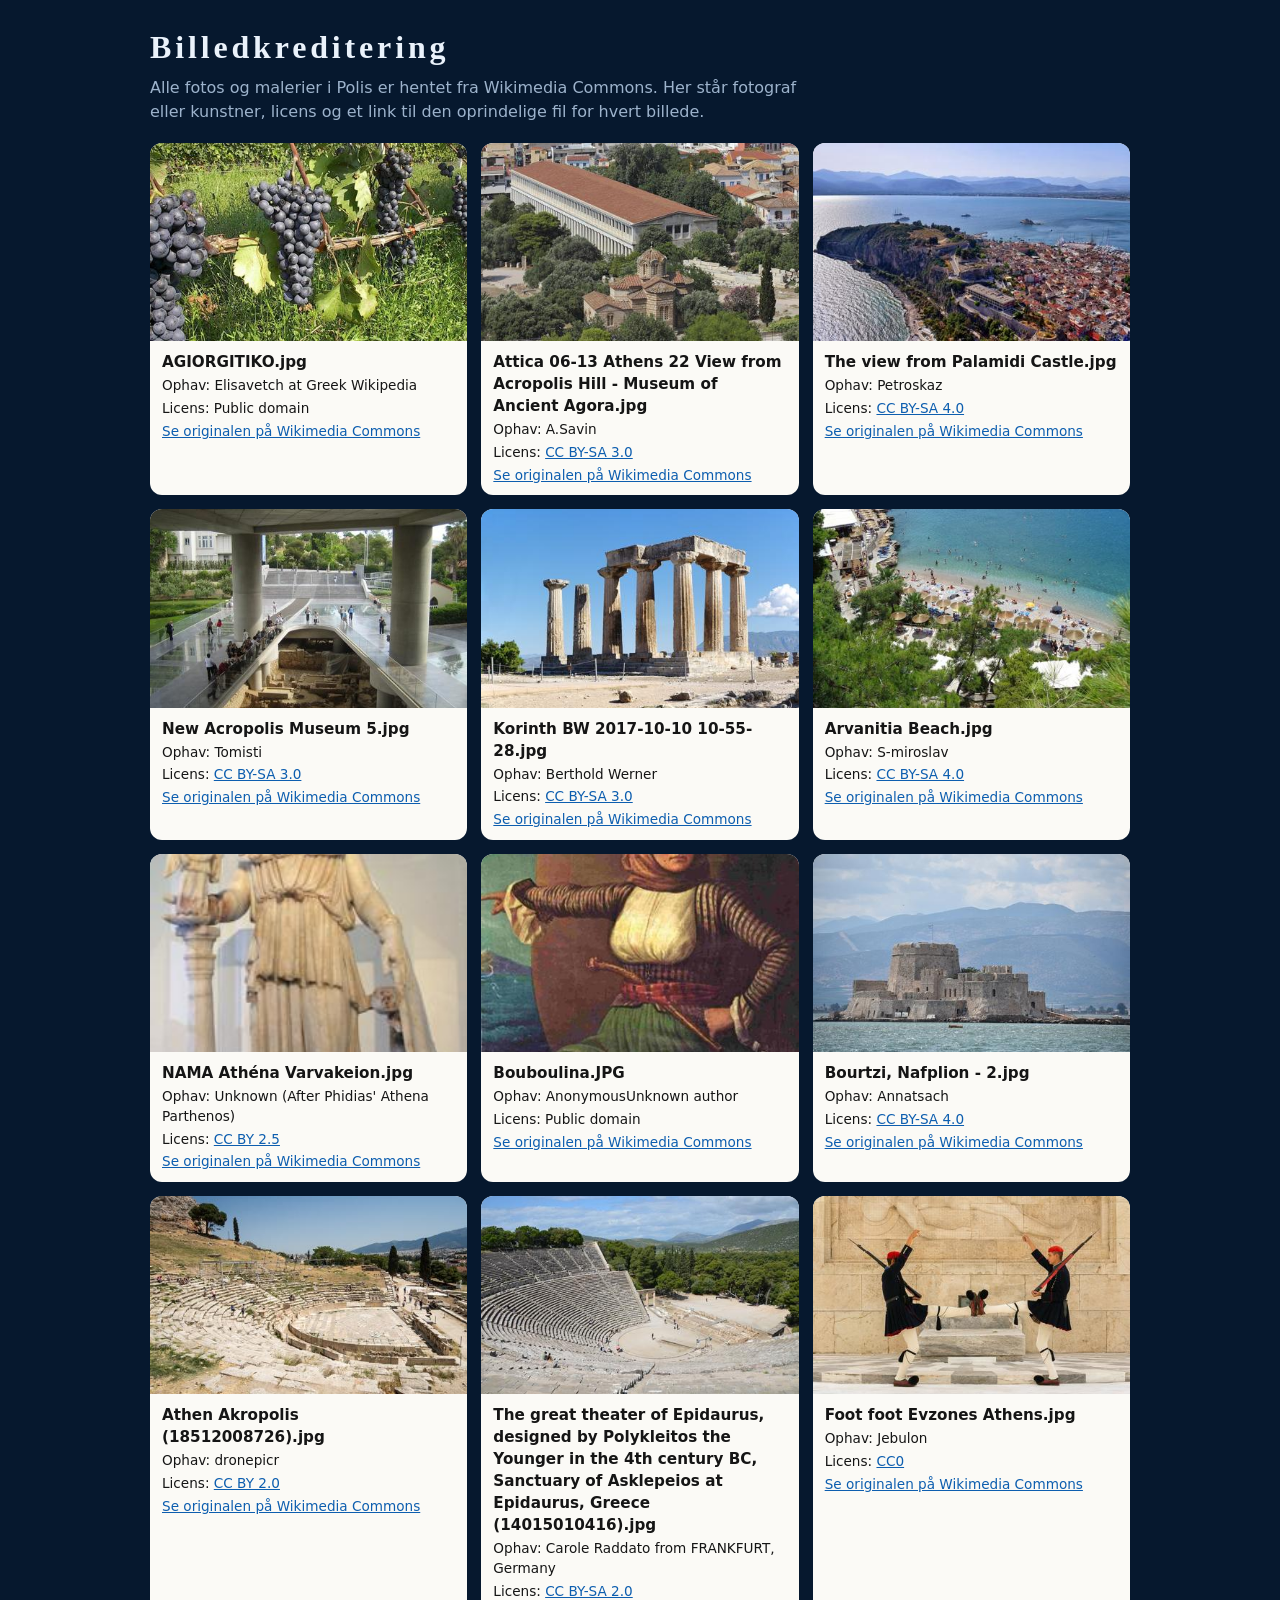
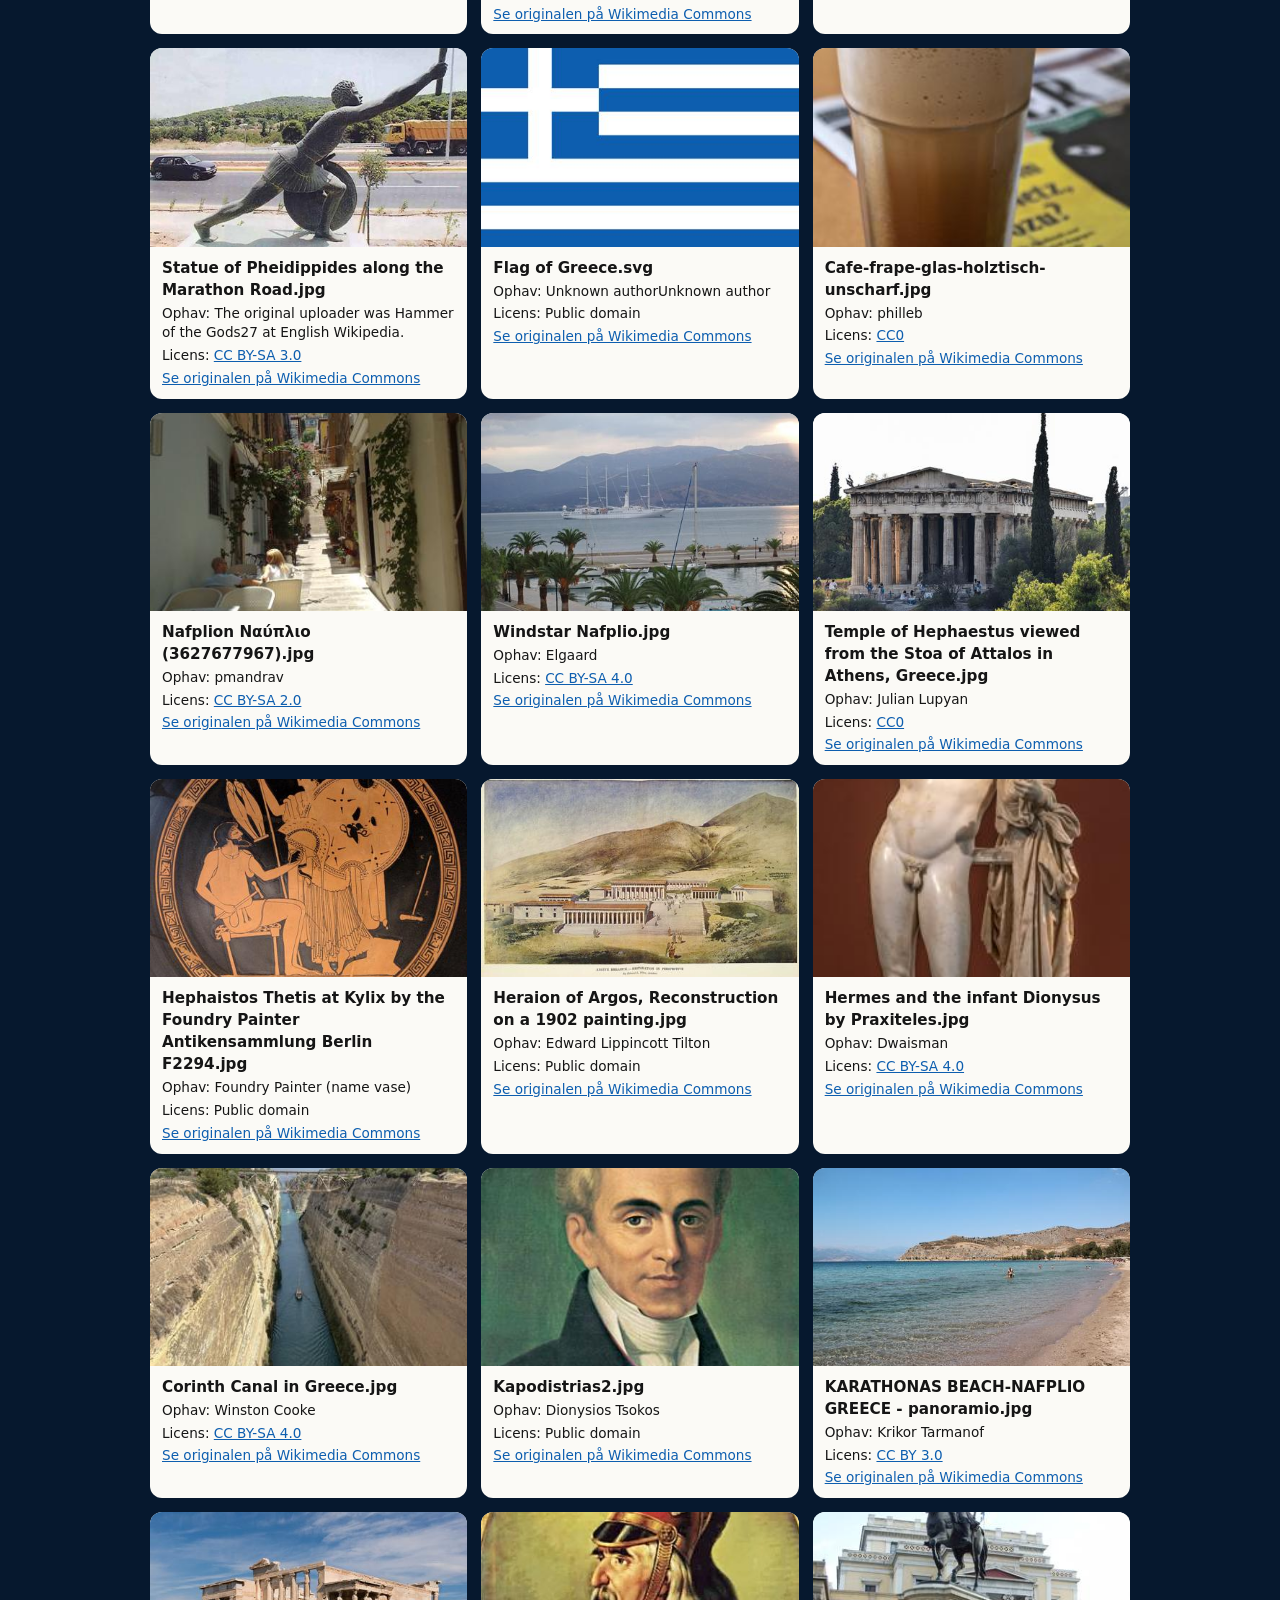
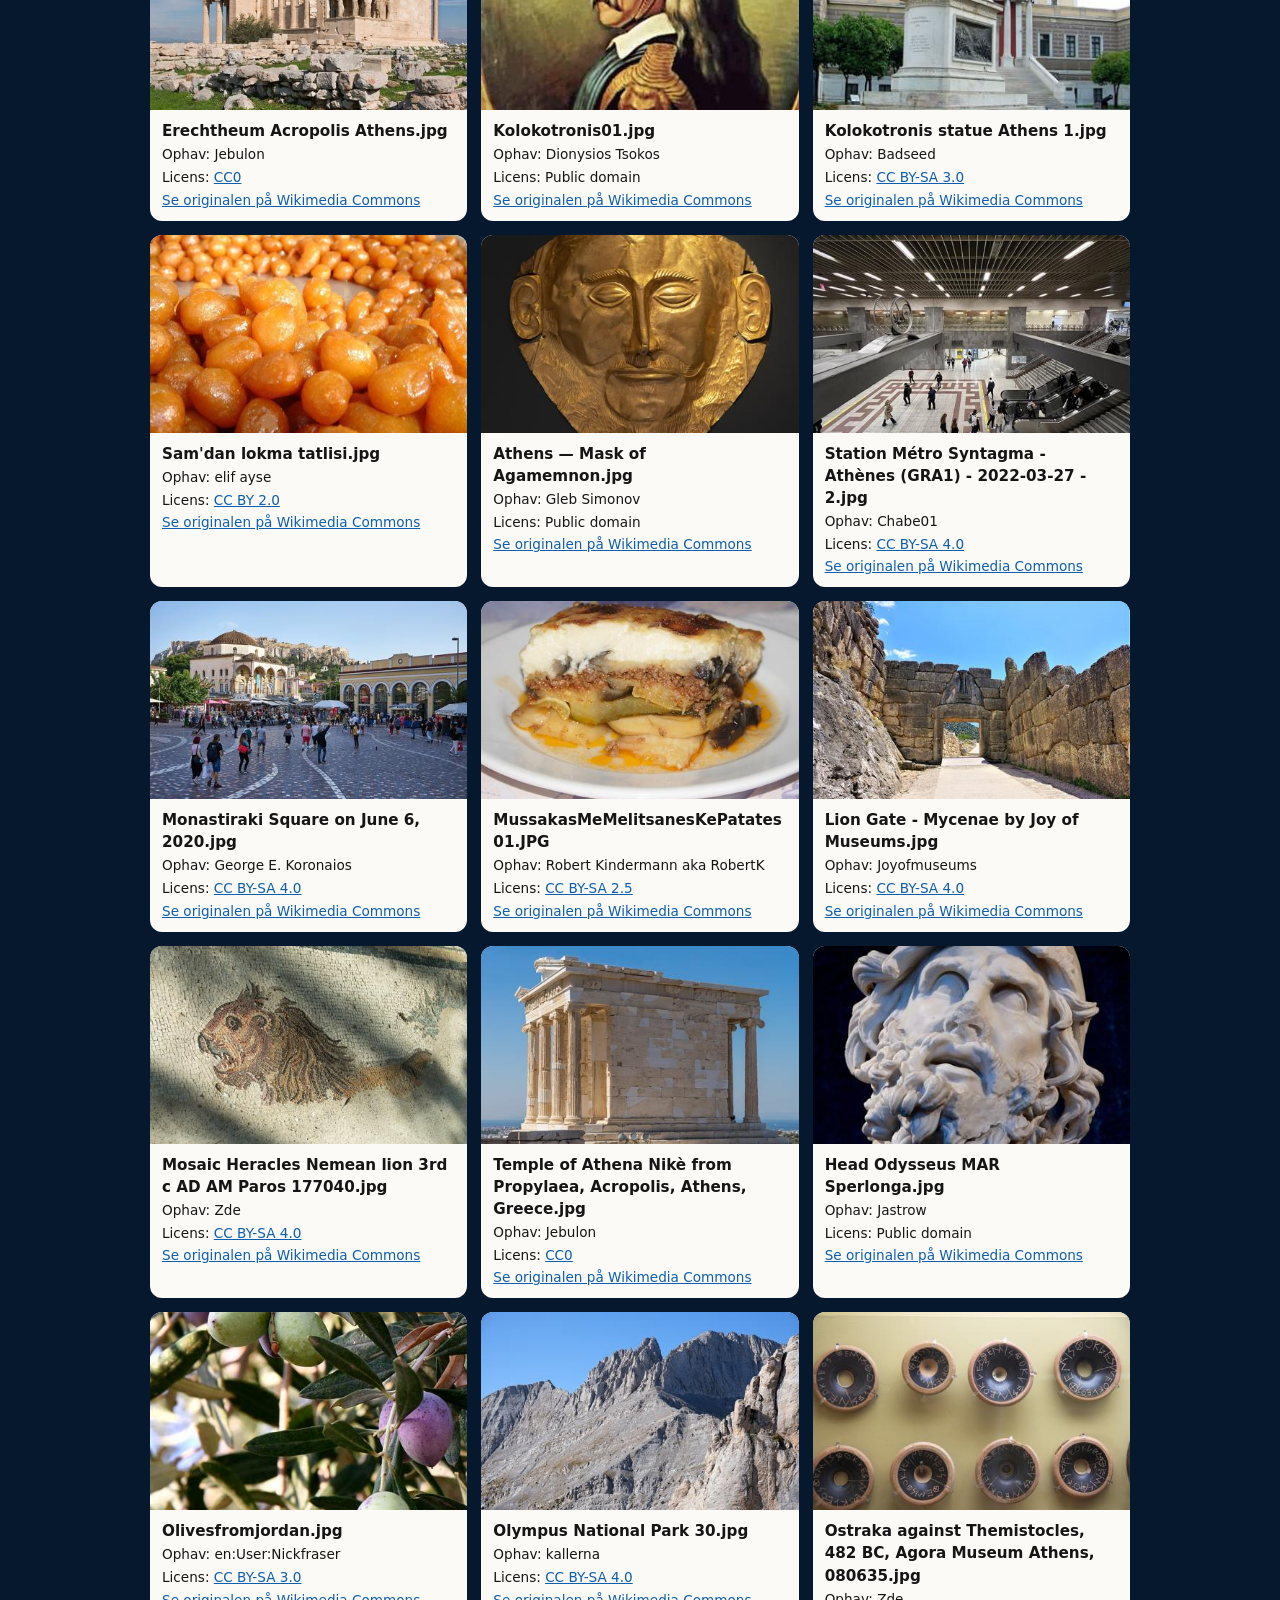
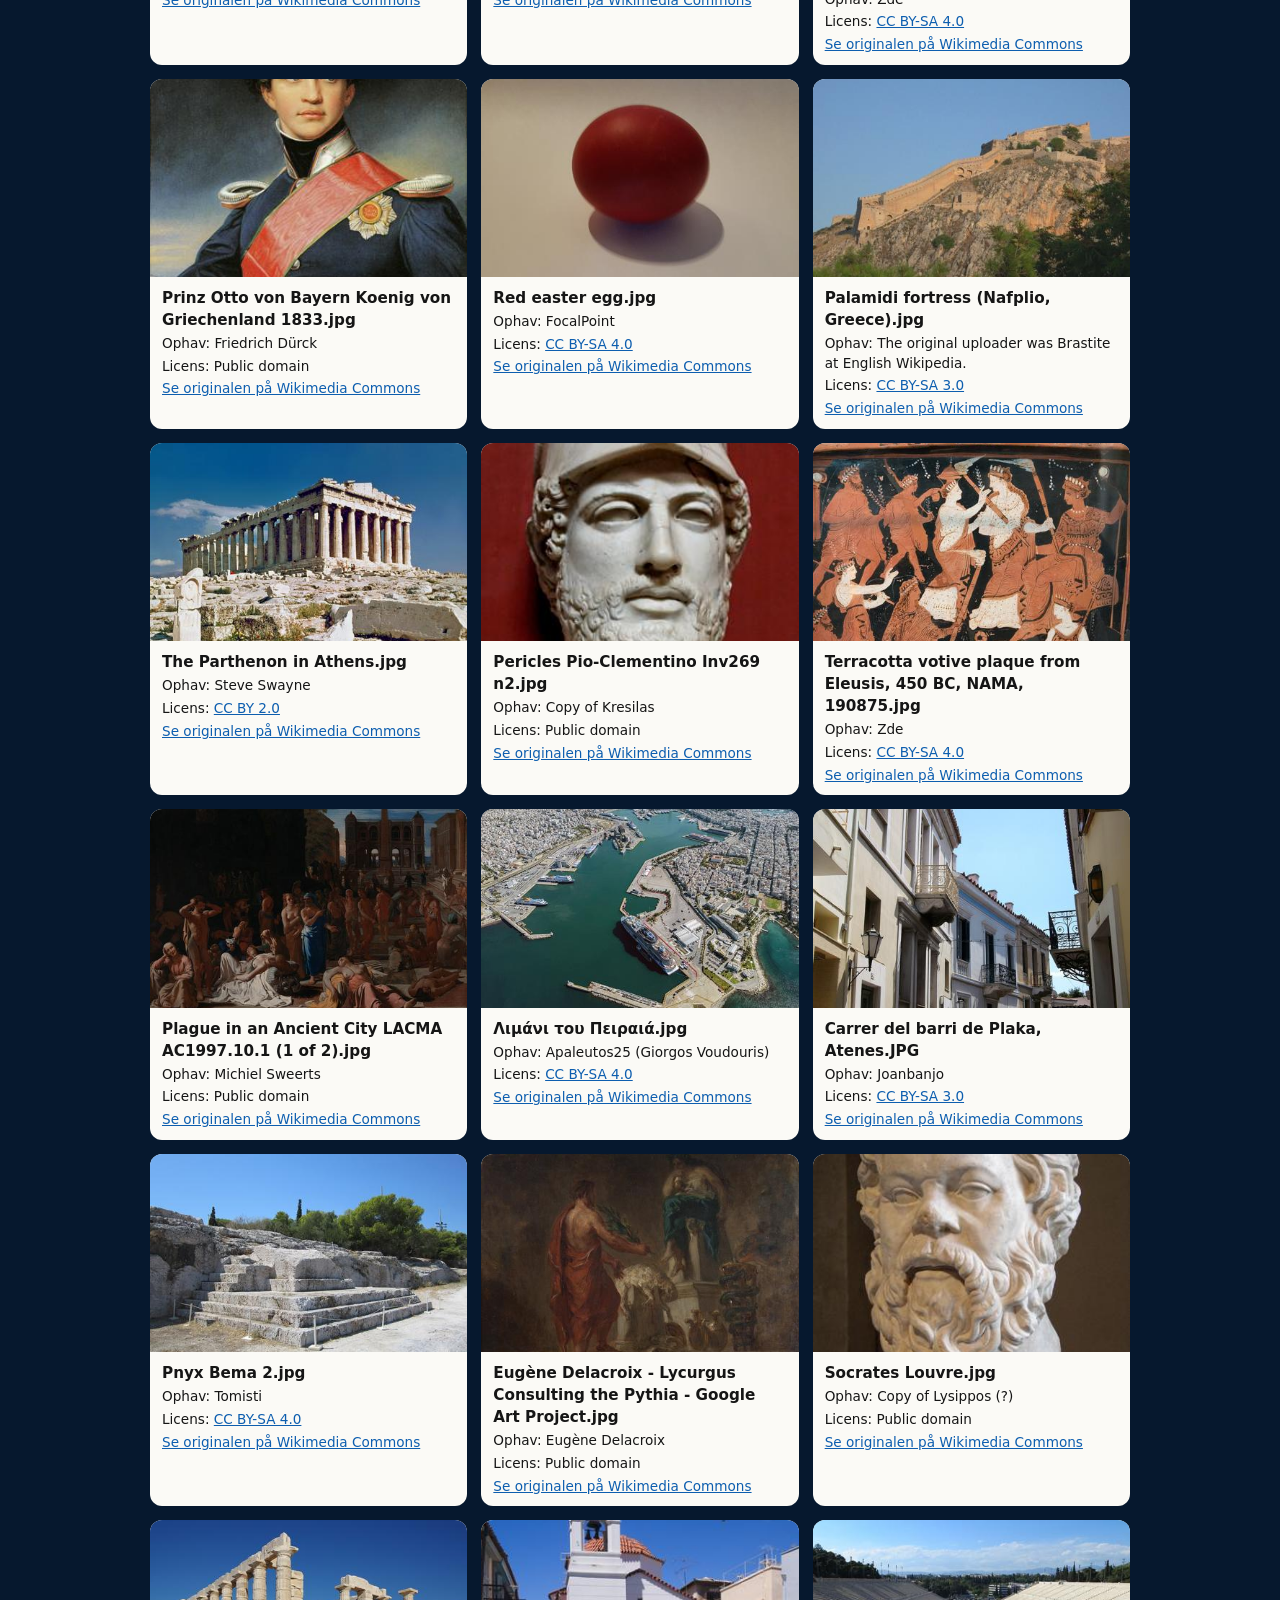
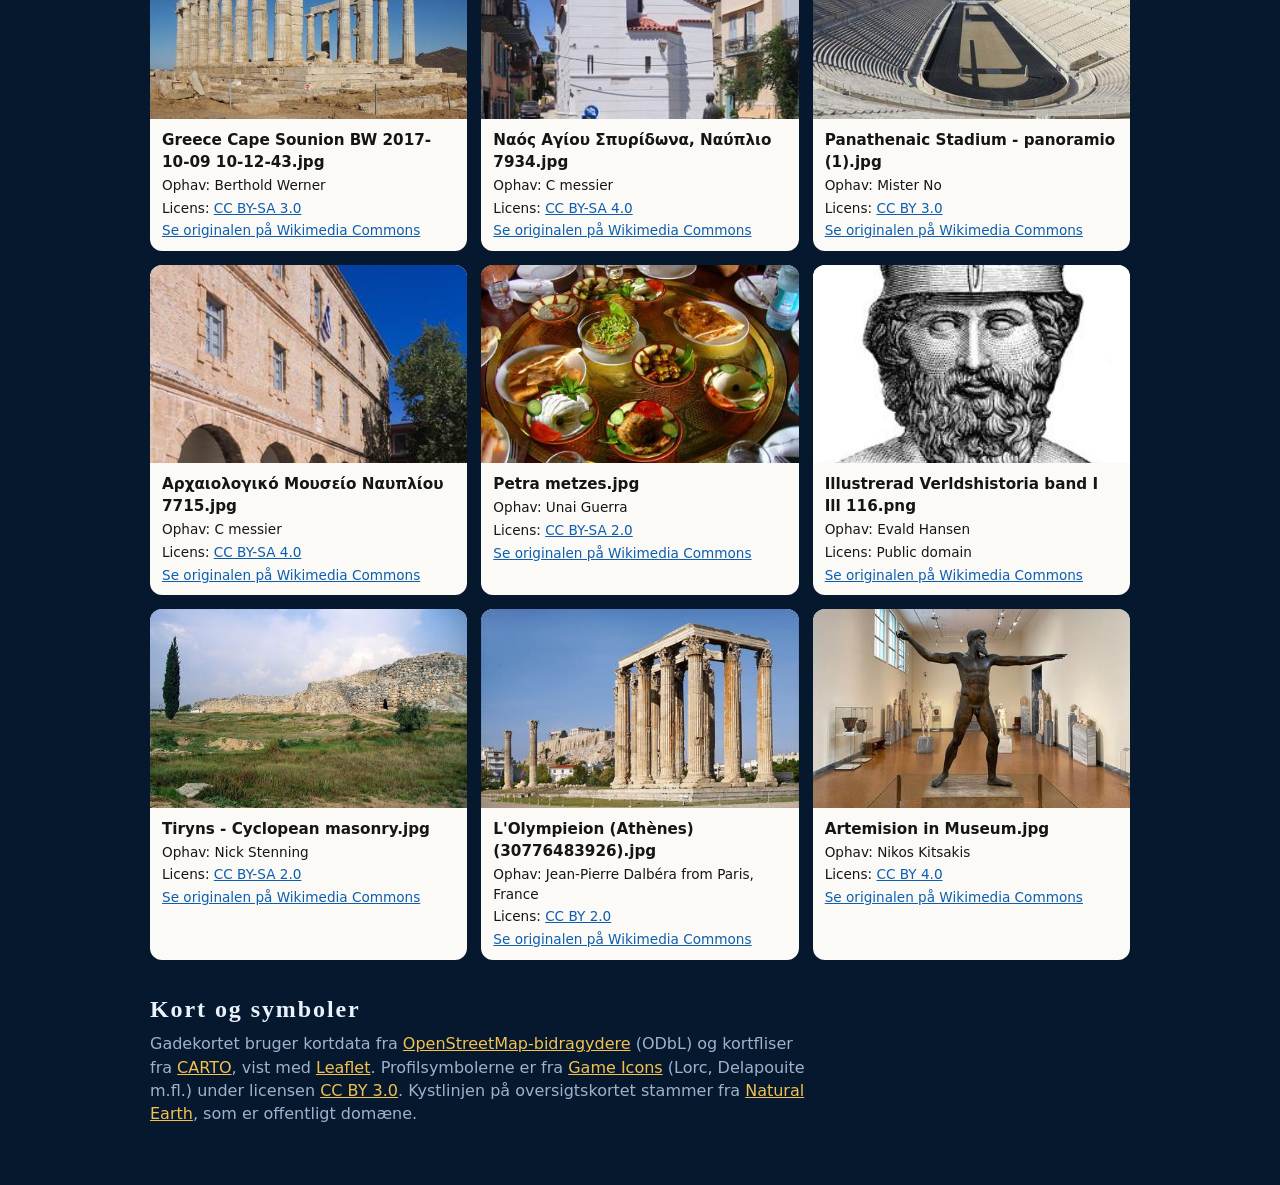
==== commit 02050c99: "Profilbilleder, CARTO-nøgle og tydeligt ejerskab på brættet * 24 græske symboler fra Game Icons elle" ====
--- a/kreditering.html
+++ b/kreditering.html
@@ -23,8 +23,8 @@
   <h1>Billedkreditering</h1>
   <p class="lead">Alle fotos og malerier i Polis er hentet fra Wikimedia Commons. Her står fotograf eller kunstner, licens og et link til den oprindelige fil for hvert billede.</p>
   <div class="grid" id="grid"><p>Indlæser …</p></div>
-  <h2 style="font-family:var(--f-logo);letter-spacing:.08em;margin:32px 0 6px">Kort</h2>
-  <p class="lead">Gadekortet bruger kortdata fra <a href="https://www.openstreetmap.org/copyright" target="_blank" rel="noopener" style="color:var(--sun)">OpenStreetMap-bidragydere</a> (ODbL) og kortfliser fra <a href="https://carto.com/attributions" target="_blank" rel="noopener" style="color:var(--sun)">CARTO</a>, vist med <a href="https://leafletjs.com" target="_blank" rel="noopener" style="color:var(--sun)">Leaflet</a>. Kystlinjen på oversigtskortet stammer fra <a href="https://www.naturalearthdata.com" target="_blank" rel="noopener" style="color:var(--sun)">Natural Earth</a>, som er offentligt domæne.</p>
+  <h2 style="font-family:var(--f-logo);letter-spacing:.08em;margin:32px 0 6px">Kort og symboler</h2>
+  <p class="lead">Gadekortet bruger kortdata fra <a href="https://www.openstreetmap.org/copyright" target="_blank" rel="noopener" style="color:var(--sun)">OpenStreetMap-bidragydere</a> (ODbL) og kortfliser fra <a href="https://carto.com/attributions" target="_blank" rel="noopener" style="color:var(--sun)">CARTO</a>, vist med <a href="https://leafletjs.com" target="_blank" rel="noopener" style="color:var(--sun)">Leaflet</a>. Profilsymbolerne er fra <a href="https://game-icons.net" target="_blank" rel="noopener" style="color:var(--sun)">Game Icons</a> (Lorc, Delapouite m.fl.) under licensen <a href="https://creativecommons.org/licenses/by/3.0/" target="_blank" rel="noopener" style="color:var(--sun)">CC BY 3.0</a>. Kystlinjen på oversigtskortet stammer fra <a href="https://www.naturalearthdata.com" target="_blank" rel="noopener" style="color:var(--sun)">Natural Earth</a>, som er offentligt domæne.</p>
 </main>
 <script src="js/data.js"></script>
 <script>
--- a/css/common.css
+++ b/css/common.css
@@ -62,12 +62,16 @@
 /* En massiv kube: seks sider og tre indre kerneplader, der fylder hjørnerne ud. */
 .dice-pair{display:flex;gap:calc(var(--ds,64px)*.5);align-items:center;justify-content:center;--ds:64px}
 .die-wrap{width:var(--ds);height:var(--ds);perspective:calc(var(--ds)*9);position:relative}
-.die-cube{position:relative;width:100%;height:100%;transform-style:preserve-3d;transition:transform 1.15s cubic-bezier(.3,.36,.25,1.04);will-change:transform}
-.die-cube.no-anim{transition:none}
+.die-cube{position:relative;width:100%;height:100%;transform-style:preserve-3d;will-change:transform}
 .die-cube>div{position:absolute;inset:0}
-.core{background:#d9d4c7;border-radius:4%}
-.cx{transform:rotateY(90deg)}
-.cy{transform:rotateX(90deg)}
+/* Indre kube med skarpe hjørner lige inden for de afrundede sider: fylder hjørnerne */
+.core{background:#d9d4c7;--ci:calc(var(--ds)*.465);backface-visibility:hidden;-webkit-backface-visibility:hidden}
+.core.f1{transform:translateZ(var(--ci))}
+.core.f6{transform:rotateY(180deg) translateZ(var(--ci))}
+.core.f3{transform:rotateY(90deg) translateZ(var(--ci))}
+.core.f4{transform:rotateY(-90deg) translateZ(var(--ci))}
+.core.f5{transform:rotateX(90deg) translateZ(var(--ci))}
+.core.f2{transform:rotateX(-90deg) translateZ(var(--ci))}
 .face{
   border-radius:12%;display:grid;grid-template-columns:repeat(3,1fr);grid-template-rows:repeat(3,1fr);padding:14%;
   background:linear-gradient(145deg,#ffffff 0%,#f6f3ec 45%,#e9e4d8 100%);
@@ -86,11 +90,11 @@
 .die-shadow{position:absolute;left:12%;right:12%;bottom:-20%;height:16%;border-radius:50%;background:rgba(0,0,0,.32);filter:blur(5px);z-index:-1}
 .die-wrap.rolling{animation:bob .42s ease-in-out infinite alternate}
 .die-wrap.rolling .die-shadow{animation:bobShadow .42s ease-in-out infinite alternate}
-@keyframes bob{from{transform:translateY(0)}to{transform:translateY(-22%)}}
+@keyframes bob{from{transform:translateY(0)}to{transform:translateY(-9%)}}
 @keyframes bobShadow{from{transform:scale(1);opacity:1}to{transform:scale(.7);opacity:.55}}
 .die-wrap.thrown{animation:thrown 1.15s cubic-bezier(.3,.7,.4,1) both}
 .die-wrap.thrown .die-shadow{animation:shadow 1.15s cubic-bezier(.3,.7,.4,1) both}
-@keyframes thrown{0%{transform:translateY(0) scale(1)}22%{transform:translateY(-60%) scale(1.1)}48%{transform:translateY(0) scale(1)}64%{transform:translateY(-16%)}80%{transform:translateY(0)}90%{transform:translateY(-4%)}100%{transform:translateY(0)}}
+@keyframes thrown{0%{transform:translateY(var(--from,0px)) scale(1)}22%{transform:translateY(-60%) scale(1.1)}48%{transform:translateY(0) scale(1)}64%{transform:translateY(-16%)}80%{transform:translateY(0)}90%{transform:translateY(-4%)}100%{transform:translateY(0)}}
 @keyframes shadow{0%{transform:scale(1);opacity:1}22%{transform:scale(.55);opacity:.4}48%{transform:scale(1);opacity:1}64%{transform:scale(.85)}100%{transform:scale(1);opacity:1}}
 
 /* ---------- Kort (ejendom, orakel, gunst) ---------- */
@@ -149,7 +153,8 @@
 .dist-chip{display:inline-flex;align-items:center;gap:.4em;font-weight:800;font-size:.88em;color:#0a3f7a;background:#e6f0fa;border-radius:99px;padding:.3em .8em .3em .5em;line-height:1.2}
 .dist-chip svg{width:1.1em;height:1.1em;flex:0 0 auto}
 button.dist-chip{border:0;cursor:pointer;box-shadow:inset 0 0 0 1.5px #b8d3ee}
-.map-box{position:relative;height:min(56vh,460px);border-radius:14px;overflow:hidden;box-shadow:0 10px 26px rgba(0,0,0,.35);background:#cfe3f3}
+.dist-chip .chip-act{margin-left:.35em;padding-left:.55em;border-left:1.5px solid #b8d3ee;font-weight:700;opacity:.85}
+.map-box{position:relative;isolation:isolate;z-index:0;height:min(56vh,460px);border-radius:14px;overflow:hidden;box-shadow:0 10px 26px rgba(0,0,0,.35);background:#cfe3f3}
 .map-box .leaflet-container{height:100%;font-family:var(--f-body);background:#cfe3f3}
 .map-missing{padding:20px;color:var(--ink)}
 .mpin-wrap{background:none;border:0}
@@ -161,3 +166,22 @@
 .leaflet-tooltip.mtip{font-family:var(--f-body);font-weight:800;font-size:12px;color:var(--ink);border:0;border-radius:8px;box-shadow:0 4px 12px rgba(0,0,0,.3);padding:4px 8px}
 .leaflet-tooltip.mtip.home{background:var(--sun)}
 @media (prefers-reduced-motion:reduce){.rm-pulse{animation:none}}
+
+/* ---------- Profilbilleder ---------- */
+.coin.icon svg{width:66%;height:66%;fill:#fff;filter:drop-shadow(0 .05em .06em rgba(0,0,0,.55));display:block}
+.coin.photo{padding:.11em;background:var(--c)}
+.coin.photo img{width:100%;height:100%;border-radius:50%;object-fit:cover;display:block;box-shadow:inset 0 0 0 1px rgba(0,0,0,.2)}
+.coin.hero{font-size:3rem;margin:0 auto}
+.av-picker{display:flex;flex-direction:column;gap:12px}
+.av-grid{display:grid;grid-template-columns:repeat(auto-fill,minmax(52px,1fr));gap:8px}
+.av-opt{
+  aspect-ratio:1;border-radius:50%;border:0;padding:0;display:flex;align-items:center;justify-content:center;cursor:pointer;
+  background:radial-gradient(circle at 35% 30%,rgba(255,255,255,.45),rgba(255,255,255,0) 45%),var(--c);
+  box-shadow:inset 0 0 0 3px rgba(0,0,0,.35),0 2px 4px rgba(0,0,0,.25);transition:transform .12s
+}
+.av-opt svg{width:62%;height:62%;fill:#fff;filter:drop-shadow(0 1px 1px rgba(0,0,0,.5))}
+.av-opt:hover{transform:scale(1.08)}
+.av-opt.sel{box-shadow:0 0 0 3px #fff,0 0 0 6px var(--sun)}
+.av-photo-row{display:flex;flex-wrap:wrap;align-items:center;gap:8px}
+.av-photo-row label.btn{cursor:pointer}
+.av-err{color:var(--bad);font-weight:700;font-size:.85rem}
